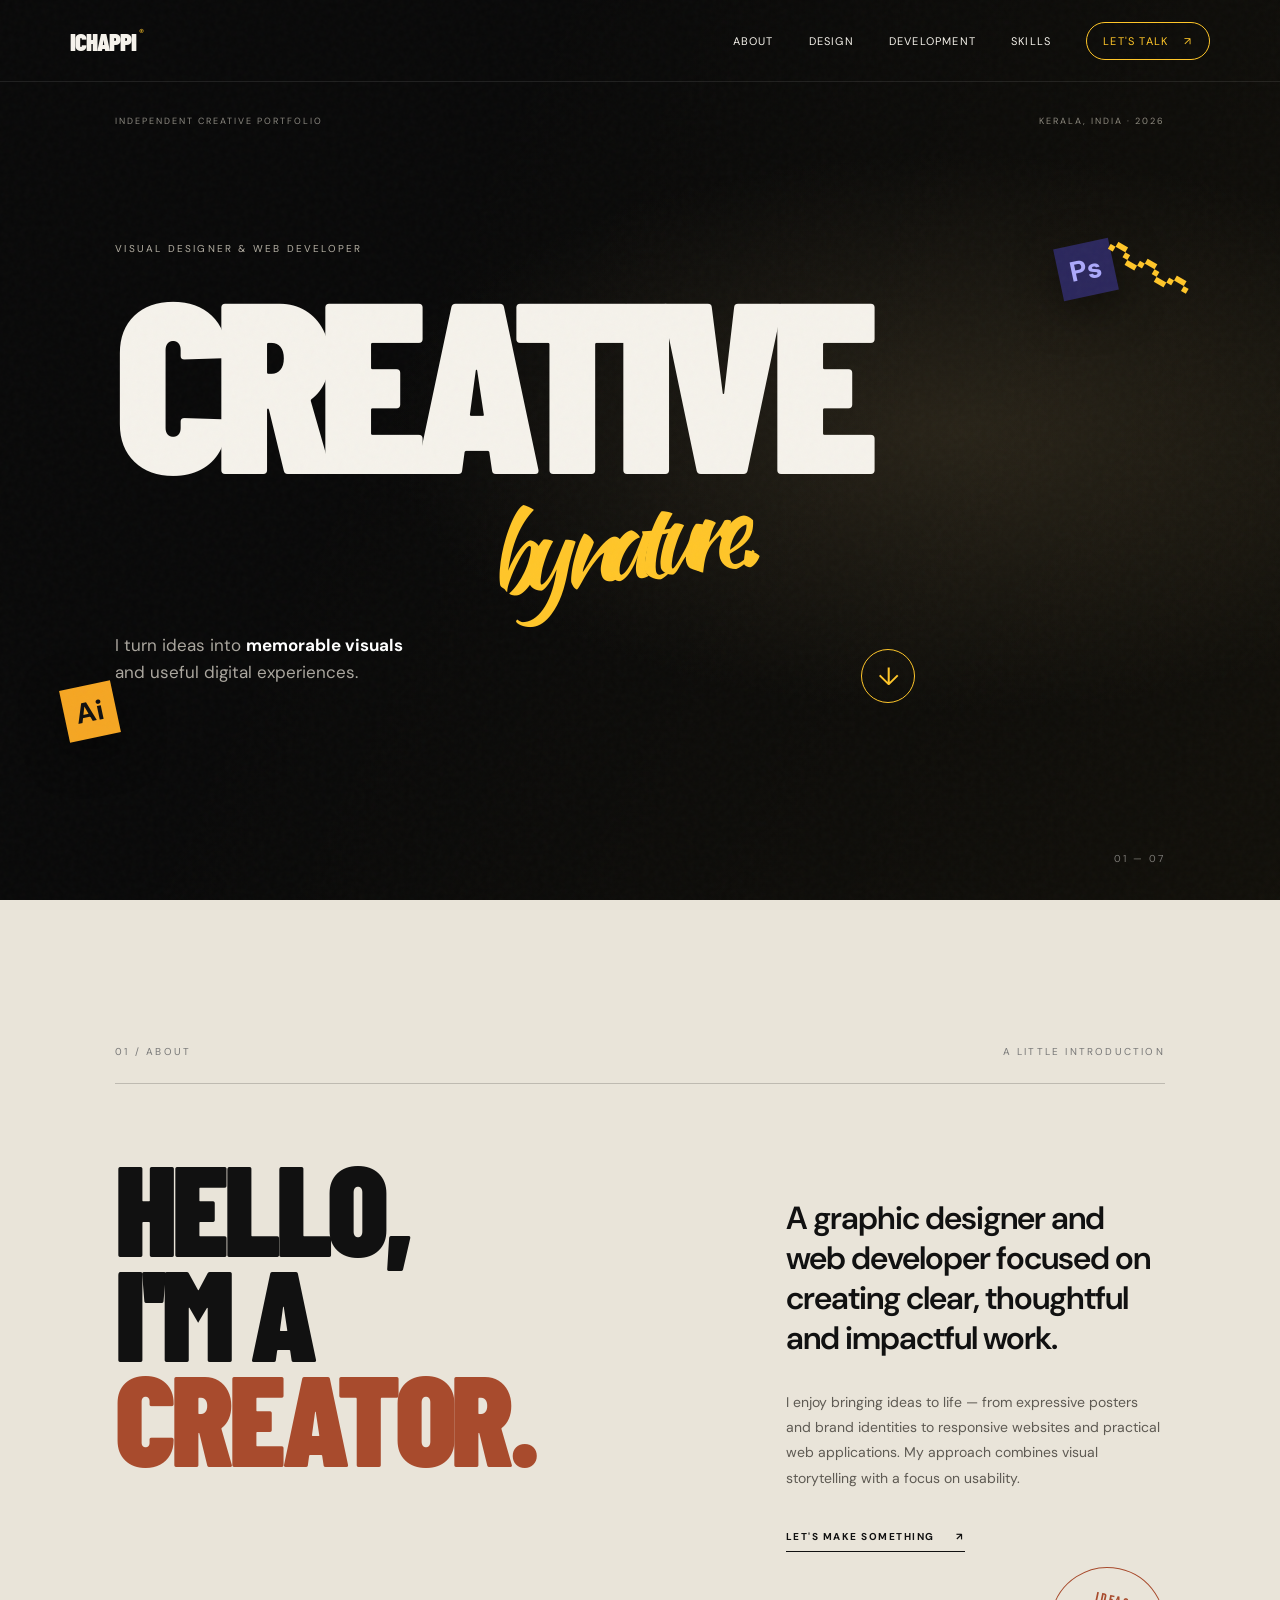
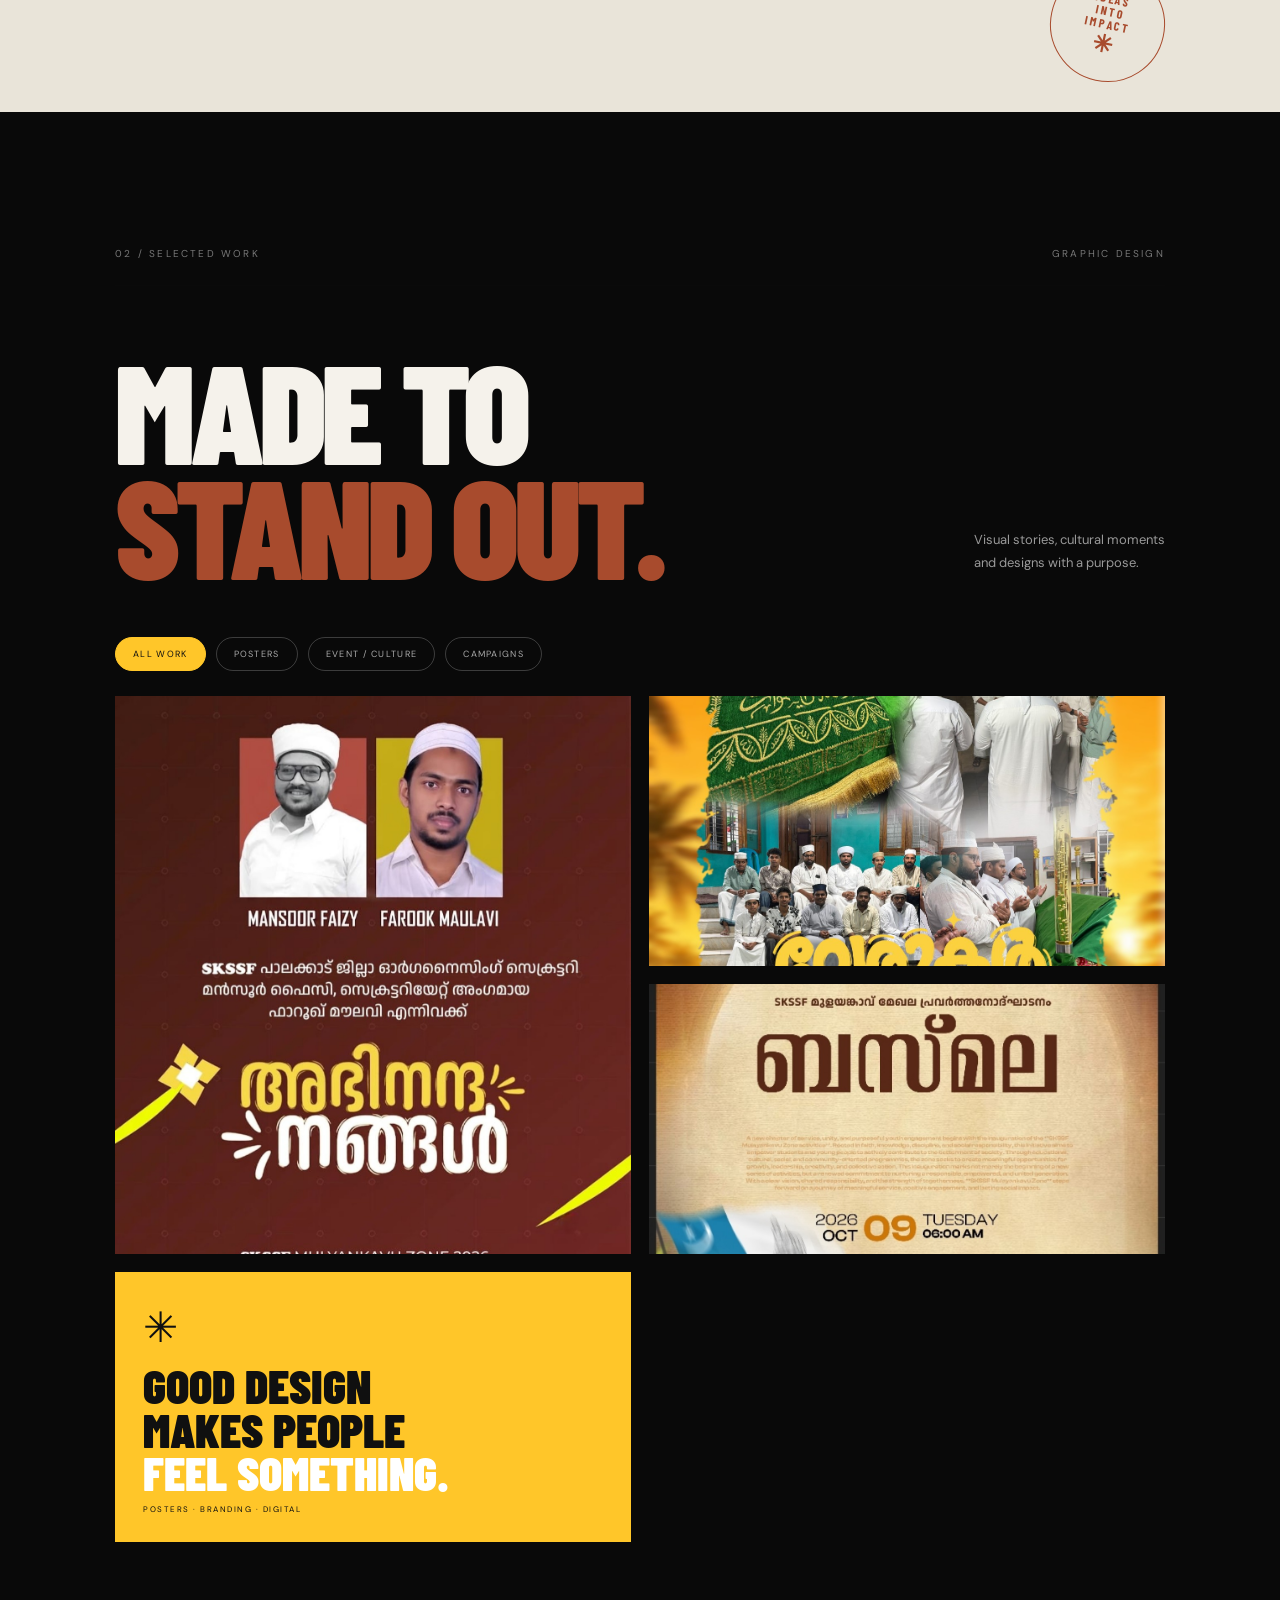
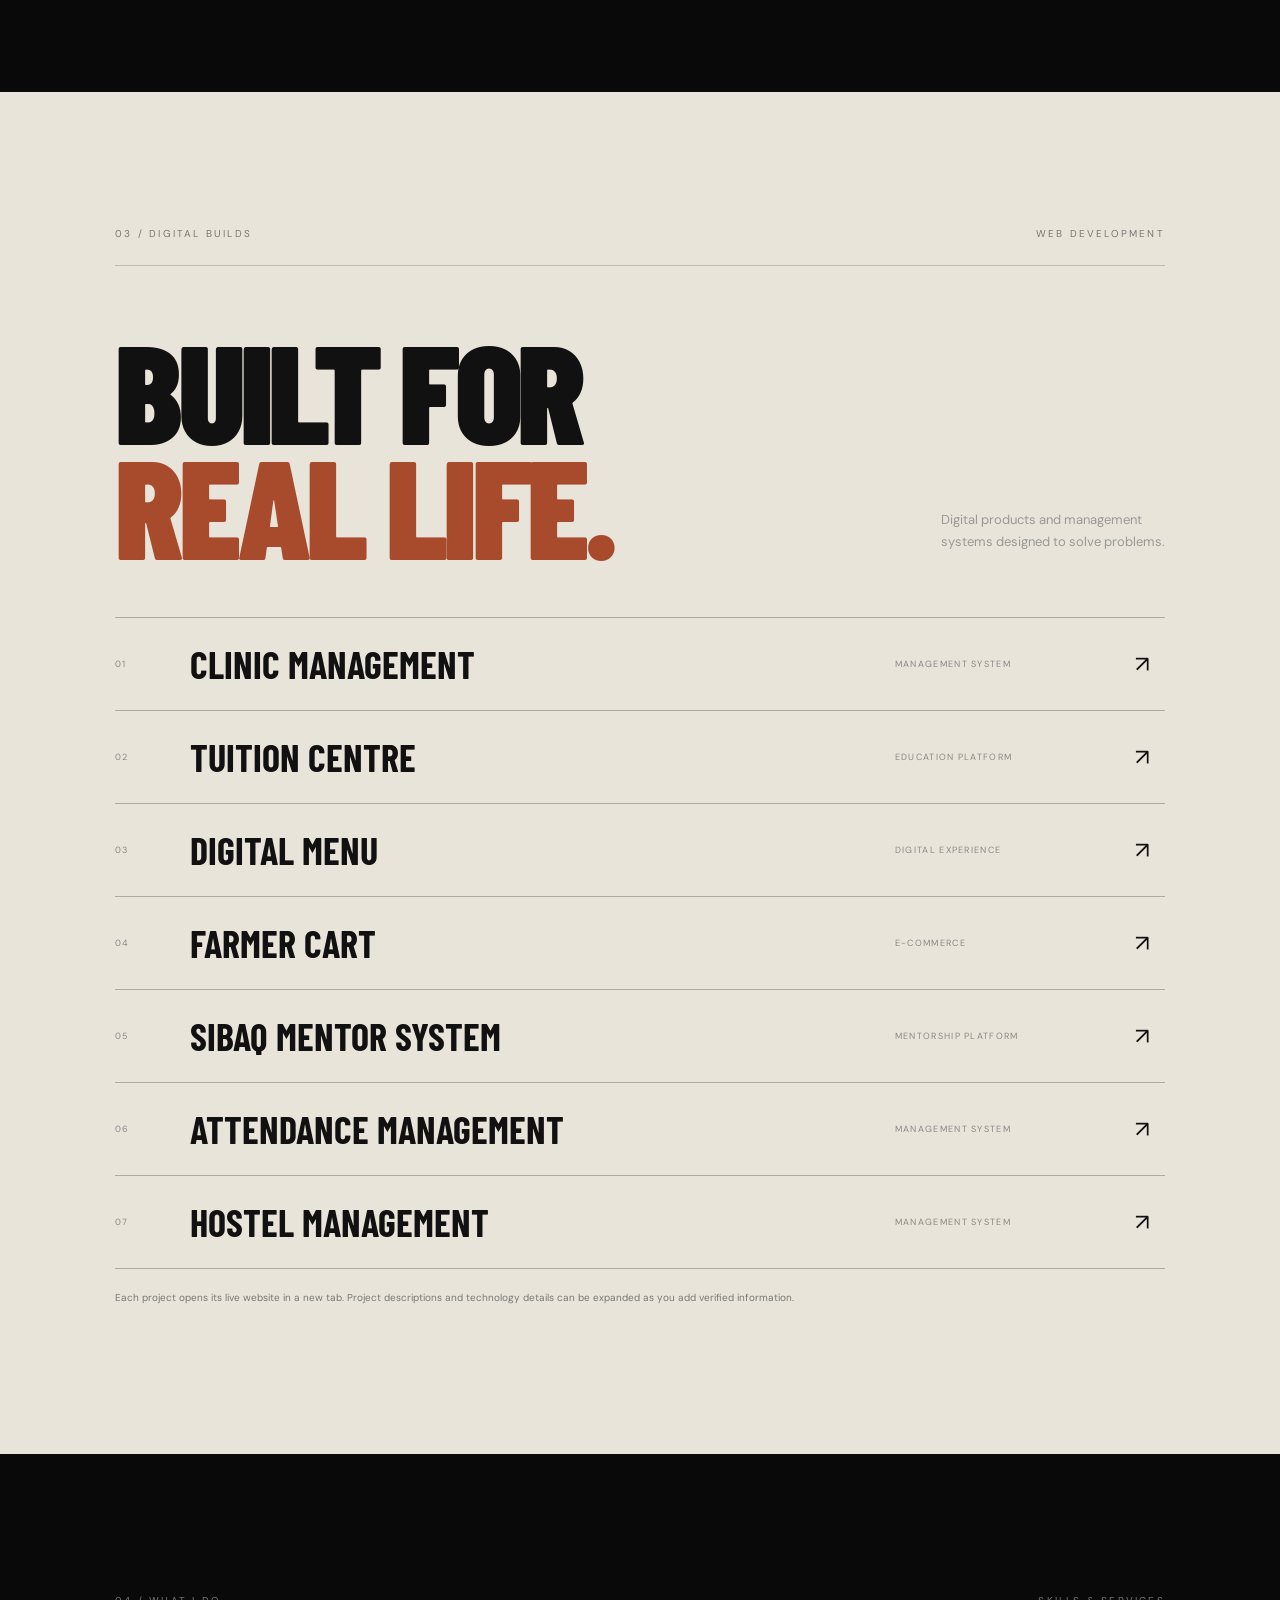
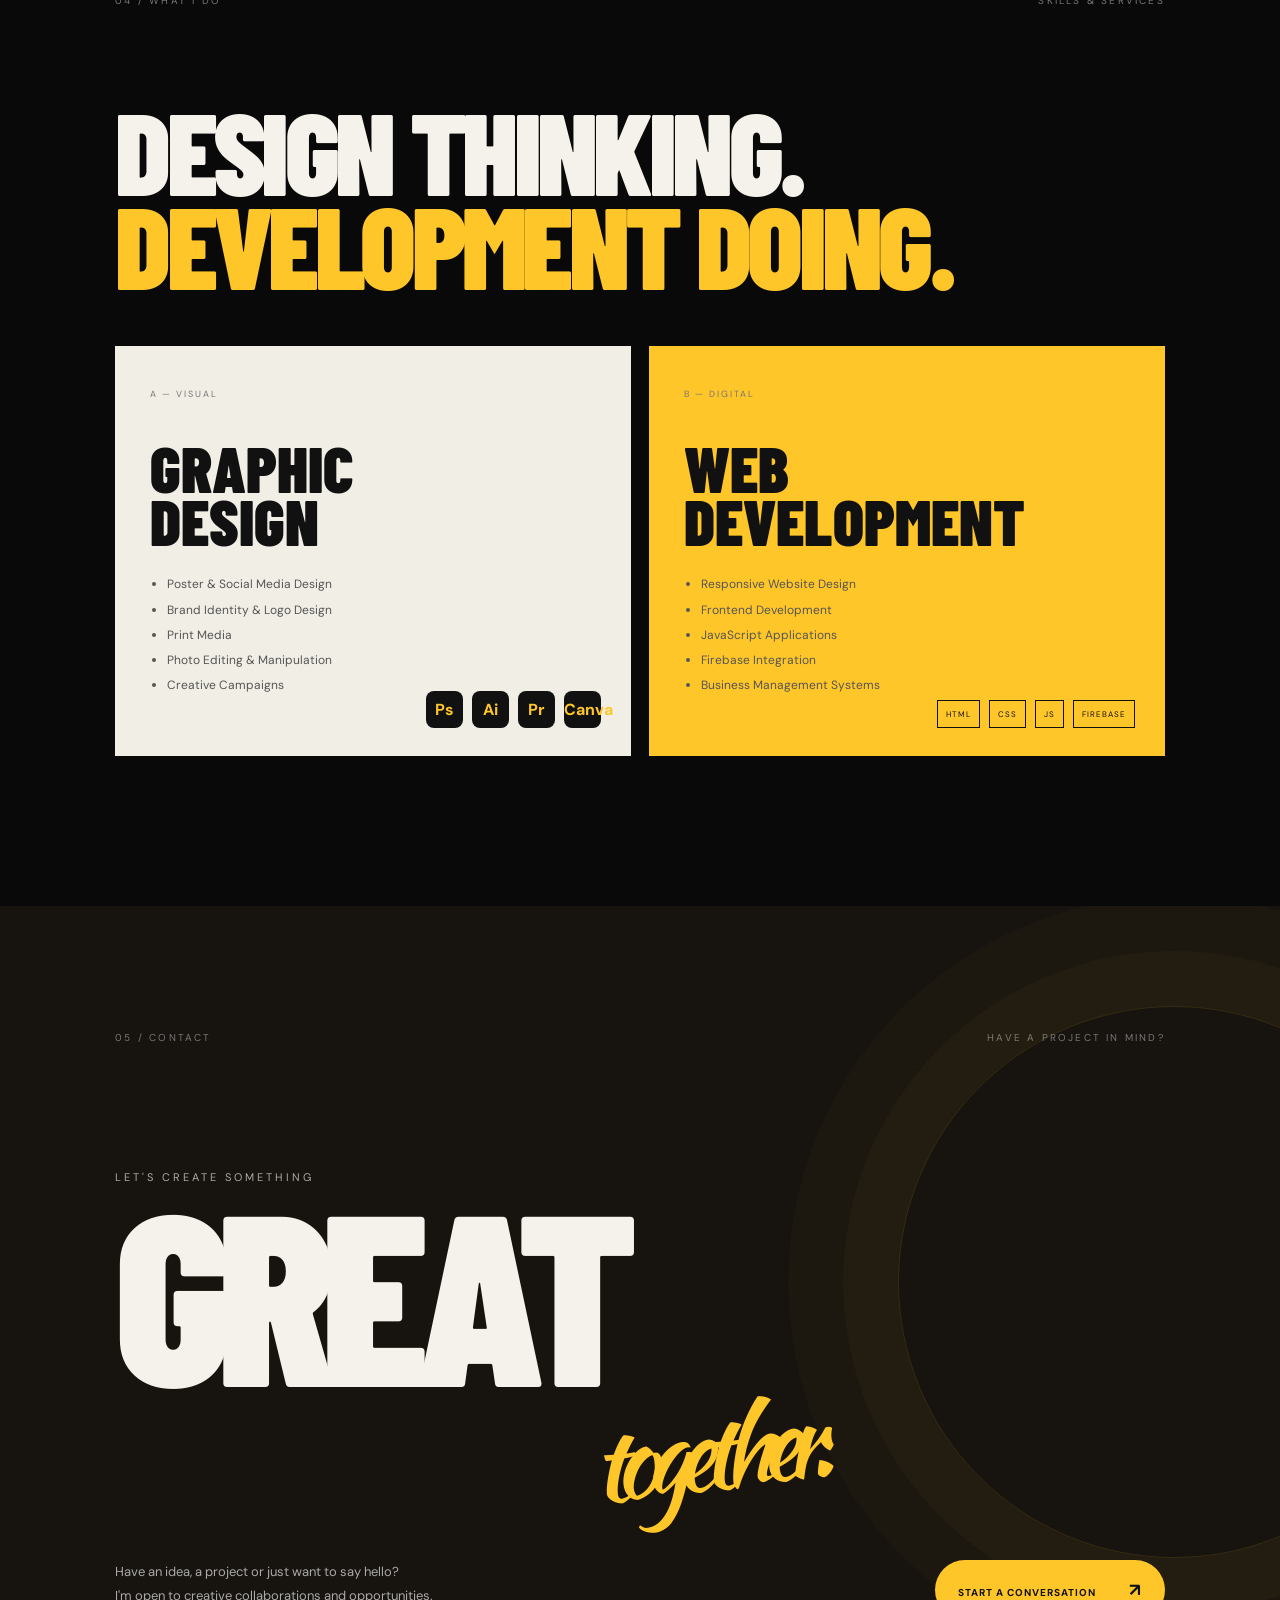
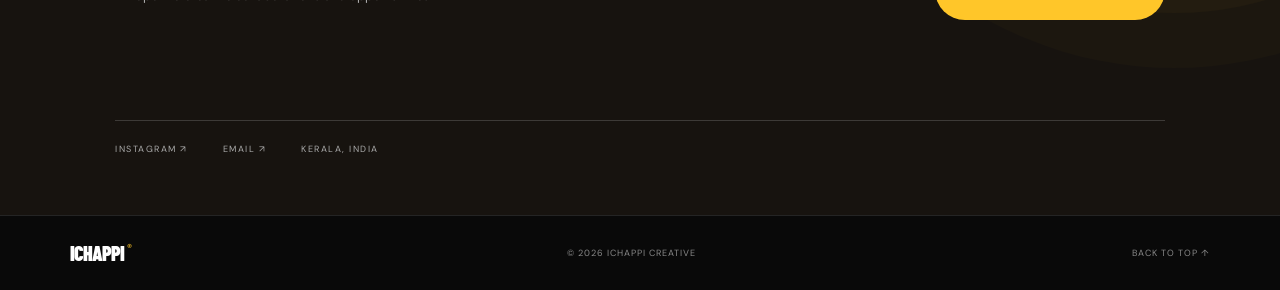
==== index.html @ f4a73fb3 "Add files via upload" ====
<!doctype html>
<html lang="en">
<head>
  <meta charset="utf-8">
  <meta name="viewport" content="width=device-width, initial-scale=1">
  <meta name="description" content="Ichappi Creative — graphic design, branding and web development portfolio.">
  <meta name="theme-color" content="#090909">
  <title>Ichappi Creative — Designer & Developer</title>
  <link rel="preconnect" href="https://fonts.googleapis.com">
  <link rel="preconnect" href="https://fonts.gstatic.com" crossorigin>
  <link href="https://fonts.googleapis.com/css2?family=Barlow+Condensed:wght@600;700;800;900&family=DM+Sans:wght@400;500;600;700&family=Kaushan+Script&display=swap" rel="stylesheet">
  <link rel="stylesheet" href="style.css">
</head>
<body>
  <div class="noise" aria-hidden="true"></div>
  <header class="site-header">
    <a class="brand" href="#home" aria-label="Ichappi Creative home">ICHAPPI<span>®</span></a>
    <button class="menu-toggle" aria-label="Toggle navigation" aria-expanded="false"><span></span><span></span></button>
    <nav class="nav">
      <a href="#about">About</a><a href="#design">Design</a><a href="#development">Development</a><a href="#skills">Skills</a><a class="nav-contact" href="#contact">Let's talk <i>↗</i></a>
    </nav>
  </header>

  <main>
    <section class="hero section-pad" id="home">
      <div class="hero-top"><span>INDEPENDENT CREATIVE PORTFOLIO</span><span>KERALA, INDIA · 2026</span></div>
      <div class="hero-title-wrap">
        <p class="eyebrow">VISUAL DESIGNER & WEB DEVELOPER</p>
        <h1>CREATIVE<span class="script-word">by nature.</span></h1>
        <div class="hero-bottom">
          <p>I turn ideas into <strong>memorable visuals</strong><br>and useful digital experiences.</p>
          <a class="round-link" href="#design" aria-label="Explore selected work">↓</a>
        </div>
      </div>
      <div class="floating-tag tag-ps">Ps</div><div class="floating-tag tag-ai">Ai</div><div class="scribble scribble-one">〰</div>
      <div class="hero-index">01 — 07</div>
    </section>

    <section class="intro section-pad" id="about">
      <div class="section-kicker"><span>01 / ABOUT</span><span>A LITTLE INTRODUCTION</span></div>
      <div class="intro-grid">
        <h2>HELLO,<br>I'M A <em>CREATOR.</em></h2>
        <div class="intro-copy">
          <p class="large-copy">A graphic designer and web developer focused on creating clear, thoughtful and impactful work.</p>
          <p>I enjoy bringing ideas to life — from expressive posters and brand identities to responsive websites and practical web applications. My approach combines visual storytelling with a focus on usability.</p>
          <a class="text-link" href="#contact">LET'S MAKE SOMETHING <span>↗</span></a>
        </div>
      </div>
      <div class="about-stamp">IDEAS<br>INTO<br>IMPACT<span>✳</span></div>
    </section>

    <section class="work-section section-pad" id="design">
      <div class="section-kicker"><span>02 / SELECTED WORK</span><span>GRAPHIC DESIGN</span></div>
      <div class="section-heading">
        <h2>MADE TO<br><em>STAND OUT.</em></h2>
        <p>Visual stories, cultural moments<br>and designs with a purpose.</p>
      </div>
      <div class="filter-row" role="group" aria-label="Filter graphic design projects">
        <button class="filter-btn active" data-filter="all">ALL WORK</button>
        <button class="filter-btn" data-filter="poster">POSTERS</button>
        <button class="filter-btn" data-filter="event">EVENT / CULTURE</button>
        <button class="filter-btn" data-filter="campaign">CAMPAIGNS</button>
      </div>
      <div class="design-grid">
        <button class="design-card card-tall" data-category="poster" data-image="assets/skssf-poster-01.jpg" data-title="SKSSF Zone Creative" aria-label="View SKSSF Zone Creative poster">
          <img src="assets/skssf-poster-01.jpg" alt="SKSSF zone announcement poster" loading="lazy">
          <span class="card-meta"><b>01 / POSTER DESIGN</b><i>↗</i></span>
        </button>
        <button class="design-card card-wide" data-category="event" data-image="assets/event-photo-collage.jpg" data-title="Community Event Visual" aria-label="View community event visual">
          <img src="assets/event-photo-collage.jpg" alt="Community event photo collage design" loading="lazy">
          <span class="card-meta"><b>02 / EVENT & CULTURE</b><i>↗</i></span>
        </button>
        <button class="design-card" data-category="campaign" data-image="assets/skssf-launch-poster.jpg" data-title="SKSSF Launch Campaign" aria-label="View SKSSF launch campaign poster">
          <img src="assets/skssf-launch-poster.jpg" alt="SKSSF launch announcement poster" loading="lazy">
          <span class="card-meta"><b>03 / CAMPAIGN DESIGN</b><i>↗</i></span>
        </button>
        <div class="design-note">
          <span class="note-star">✳</span>
          <p>GOOD DESIGN<br>MAKES PEOPLE<br><em>FEEL SOMETHING.</em></p>
          <small>POSTERS · BRANDING · DIGITAL</small>
        </div>
      </div>
    </section>

    <section class="dev-section section-pad" id="development">
      <div class="section-kicker"><span>03 / DIGITAL BUILDS</span><span>WEB DEVELOPMENT</span></div>
      <div class="section-heading dev-heading">
        <h2>BUILT FOR<br><em>REAL LIFE.</em></h2>
        <p>Digital products and management<br>systems designed to solve problems.</p>
      </div>
      <div class="project-list">
        <a class="project-row" href="https://Clinic-mgt.web.app" target="_blank" rel="noopener noreferrer"><span class="project-no">01</span><span class="project-name">Clinic Management</span><span class="project-type">MANAGEMENT SYSTEM</span><span class="project-arrow">↗</span></a>
        <a class="project-row" href="https://tuitioncentreklr.web.app" target="_blank" rel="noopener noreferrer"><span class="project-no">02</span><span class="project-name">Tuition Centre</span><span class="project-type">EDUCATION PLATFORM</span><span class="project-arrow">↗</span></a>
        <a class="project-row" href="https://digitalmenuksa.web.app" target="_blank" rel="noopener noreferrer"><span class="project-no">03</span><span class="project-name">Digital Menu</span><span class="project-type">DIGITAL EXPERIENCE</span><span class="project-arrow">↗</span></a>
        <a class="project-row" href="https://farmercartindia.web.app" target="_blank" rel="noopener noreferrer"><span class="project-no">04</span><span class="project-name">Farmer Cart</span><span class="project-type">E-COMMERCE</span><span class="project-arrow">↗</span></a>
        <a class="project-row" href="https://sibaq-mentor-system.web.app" target="_blank" rel="noopener noreferrer"><span class="project-no">05</span><span class="project-name">Sibaq Mentor System</span><span class="project-type">MENTORSHIP PLATFORM</span><span class="project-arrow">↗</span></a>
        <a class="project-row" href="https://attendence-c3b44.web.app" target="_blank" rel="noopener noreferrer"><span class="project-no">06</span><span class="project-name">Attendance Management</span><span class="project-type">MANAGEMENT SYSTEM</span><span class="project-arrow">↗</span></a>
        <a class="project-row" href="https://hostal-mgt.web.app" target="_blank" rel="noopener noreferrer"><span class="project-no">07</span><span class="project-name">Hostel Management</span><span class="project-type">MANAGEMENT SYSTEM</span><span class="project-arrow">↗</span></a>
      </div>
      <p class="small-note">Each project opens its live website in a new tab. Project descriptions and technology details can be expanded as you add verified information.</p>
    </section>

    <section class="skills-section section-pad" id="skills">
      <div class="section-kicker"><span>04 / WHAT I DO</span><span>SKILLS & SERVICES</span></div>
      <h2>DESIGN THINKING.<br><em>DEVELOPMENT DOING.</em></h2>
      <div class="skills-grid">
        <div class="skill-panel"><span class="panel-no">A — VISUAL</span><h3>GRAPHIC<br>DESIGN</h3><ul><li>Poster & Social Media Design</li><li>Brand Identity & Logo Design</li><li>Print Media</li><li>Photo Editing & Manipulation</li><li>Creative Campaigns</li></ul><div class="tool-tags"><span>Ps</span><span>Ai</span><span>Pr</span><span>Canva</span></div></div>
        <div class="skill-panel skill-panel-light"><span class="panel-no">B — DIGITAL</span><h3>WEB<br>DEVELOPMENT</h3><ul><li>Responsive Website Design</li><li>Frontend Development</li><li>JavaScript Applications</li><li>Firebase Integration</li><li>Business Management Systems</li></ul><div class="tech-tags"><span>HTML</span><span>CSS</span><span>JS</span><span>FIREBASE</span></div></div>
      </div>
    </section>

    <section class="contact-section section-pad" id="contact">
      <div class="section-kicker"><span>05 / CONTACT</span><span>HAVE A PROJECT IN MIND?</span></div>
      <p class="contact-overline">LET'S CREATE SOMETHING</p>
      <h2>GREAT<span class="script-word">together.</span></h2>
      <div class="contact-bottom">
        <p>Have an idea, a project or just want to say hello?<br>I'm open to creative collaborations and opportunities.</p>
        <a class="contact-cta" href="mailto:your-email@example.com">START A CONVERSATION <span>↗</span></a>
      </div>
      <div class="contact-details">
        <a href="https://www.instagram.com/" target="_blank" rel="noopener noreferrer">INSTAGRAM ↗</a>
        <a href="mailto:your-email@example.com">EMAIL ↗</a>
        <span>KERALA, INDIA</span>
      </div>
    </section>
  </main>

  <footer><a class="brand" href="#home">ICHAPPI<span>®</span></a><span>© 2026 ICHAPPI CREATIVE</span><a href="#home">BACK TO TOP ↑</a></footer>

  <div class="lightbox" role="dialog" aria-modal="true" aria-label="Project image preview" aria-hidden="true">
    <button class="lightbox-close" aria-label="Close image preview">×</button>
    <p class="lightbox-title"></p><img src="" alt="">
  </div>
  <script src="script.js"></script>
</body>
</html>
---- style.css ----
*{box-sizing:border-box}html{scroll-behavior:smooth}body{margin:0;background:#090909;color:#f5f2eb;font-family:"DM Sans",sans-serif;overflow-x:hidden}a{color:inherit;text-decoration:none}button{font:inherit}.noise{position:fixed;inset:0;pointer-events:none;z-index:20;opacity:.045;background-image:url("data:image/svg+xml,%3Csvg viewBox='0 0 180 180' xmlns='http://www.w3.org/2000/svg'%3E%3Cfilter id='n'%3E%3CfeTurbulence type='fractalNoise' baseFrequency='.9' numOctaves='3' stitchTiles='stitch'/%3E%3C/filter%3E%3Crect width='100%25' height='100%25' filter='url(%23n)' opacity='.6'/%3E%3C/svg%3E")}.site-header{height:82px;padding:0 5.5vw;display:flex;align-items:center;justify-content:space-between;border-bottom:1px solid #ffffff18;position:absolute;top:0;left:0;width:100%;z-index:30}.brand{font-family:"Barlow Condensed",sans-serif;font-size:25px;font-weight:900;letter-spacing:-1px}.brand span{font:10px "DM Sans";vertical-align:top;margin-left:3px;color:#ffc629}.nav{display:flex;align-items:center;gap:35px;font-size:11px;text-transform:uppercase;letter-spacing:1.2px}.nav a{transition:color .2s}.nav a:hover,.nav-contact{color:#ffc629}.nav-contact{border:1px solid #ffc629;padding:11px 16px;border-radius:30px}.nav-contact i{font-style:normal;margin-left:12px}.menu-toggle{display:none;background:none;border:0}.section-pad{padding-left:9vw;padding-right:9vw}.hero{min-height:780px;height:100svh;max-height:1000px;position:relative;display:flex;flex-direction:column;justify-content:center;background:radial-gradient(ellipse at 75% 48%,#242018 0,transparent 42%),#090909;overflow:hidden}.hero:after{content:"";position:absolute;inset:0;background:linear-gradient(115deg,transparent 30%,#ffc62909 100%);pointer-events:none}.hero-top{position:absolute;top:115px;left:9vw;right:9vw;display:flex;justify-content:space-between;color:#8c8981;font-size:9px;letter-spacing:2px}.hero-title-wrap{position:relative;z-index:2;margin-top:35px}.eyebrow,.section-kicker{font-size:10px;letter-spacing:2.2px;color:#b4afa3}.hero h1{font:900 clamp(100px,19vw,270px)/.78 "Barlow Condensed",sans-serif;letter-spacing:-.065em;margin:28px 0 0;white-space:nowrap}.script-word{font:clamp(44px,8vw,105px)/1 "Kaushan Script",cursive;color:#ffc629;display:block;transform:rotate(-7deg);margin-left:35%;margin-top:-5px;position:relative;z-index:3}.hero-bottom{display:flex;justify-content:space-between;align-items:end;margin-top:45px;max-width:800px}.hero-bottom p{font-size:17px;line-height:1.6;color:#aaa69e}.hero-bottom strong{color:#fff}.round-link{width:54px;height:54px;border:1px solid #ffc629;border-radius:50%;display:grid;place-items:center;color:#ffc629;font-size:25px;transition:.3s}.round-link:hover{background:#ffc629;color:#090909;transform:rotate(45deg)}.floating-tag{position:absolute;font:800 28px "DM Sans";padding:8px 12px;background:#ffc629;color:#111;transform:rotate(-12deg);box-shadow:0 12px 40px #0008}.tag-ps{top:27%;right:13%;background:#27245e;color:#aaa8ff}.tag-ai{bottom:18%;left:5%;background:#f5a623}.scribble{position:absolute;color:#ffc629;font-size:90px}.scribble-one{right:7%;top:24%;transform:rotate(30deg)}.hero-index{position:absolute;bottom:35px;right:9vw;font-size:10px;letter-spacing:2px;color:#777}.intro{position:relative;padding-top:145px;padding-bottom:160px;background:#e9e4d9;color:#111}.section-kicker{display:flex;justify-content:space-between;padding-bottom:25px;border-bottom:1px solid #1113;color:#777}.intro-grid{display:grid;grid-template-columns:1.2fr .8fr;gap:8vw;padding-top:70px}.intro h2,.section-heading h2,.skills-section>h2{font:900 clamp(65px,10vw,145px)/.82 "Barlow Condensed",sans-serif;letter-spacing:-.04em;margin:0}.intro h2 em,.section-heading h2 em,.skills-section h2 em{font-style:normal;color:#a84b2d}.intro-copy{padding-top:12px;max-width:460px}.large-copy{font-size:clamp(22px,2.5vw,34px);line-height:1.25;font-weight:600;letter-spacing:-1px}.intro-copy p:not(.large-copy){color:#5e5a53;line-height:1.8;font-size:14px}.text-link{display:inline-block;margin-top:25px;padding-bottom:8px;border-bottom:1px solid #111;font-size:10px;letter-spacing:1.5px;font-weight:700}.text-link span{margin-left:18px}.about-stamp{position:absolute;bottom:30px;right:9vw;border:1px solid #a84b2d;border-radius:50%;width:115px;height:115px;display:grid;place-content:center;text-align:center;font:700 12px/1.1 "Barlow Condensed";letter-spacing:2px;transform:rotate(12deg);color:#a84b2d}.about-stamp span{font-size:24px}.work-section{padding-top:135px;padding-bottom:150px}.section-heading{display:flex;justify-content:space-between;align-items:end;padding:65px 0 55px}.section-heading h2{font-size:clamp(70px,11vw,150px)}.section-heading p{font-size:13px;line-height:1.7;color:#999;margin-bottom:8px}.filter-row{display:flex;gap:10px;flex-wrap:wrap;margin-bottom:25px}.filter-btn{border:1px solid #ffffff35;color:#aaa;background:transparent;padding:10px 17px;border-radius:30px;font-size:9px;letter-spacing:1.3px;cursor:pointer}.filter-btn.active,.filter-btn:hover{background:#ffc629;border-color:#ffc629;color:#111}.design-grid{display:grid;grid-template-columns:1fr 1fr;grid-auto-rows:270px;gap:18px}.design-card{padding:0;border:0;background:#1a1a1a;position:relative;overflow:hidden;cursor:zoom-in;text-align:left;min-height:0}.design-card img{width:100%;height:100%;object-fit:cover;display:block;transition:transform .7s cubic-bezier(.2,.7,.2,1),filter .5s}.design-card:hover img{transform:scale(1.045);filter:brightness(.78)}.card-tall{grid-row:span 2}.card-wide{grid-column:2;grid-row:span 1}.card-meta{position:absolute;bottom:0;left:0;right:0;display:flex;justify-content:space-between;align-items:center;padding:18px;background:linear-gradient(transparent,#000b);font-size:9px;letter-spacing:1.4px;opacity:0;transition:.3s}.design-card:hover .card-meta{opacity:1}.card-meta i{font-style:normal;font-size:20px;color:#ffc629}.design-note{background:#ffc629;color:#101010;padding:28px;display:flex;flex-direction:column;justify-content:space-between;min-height:250px}.note-star{font-size:42px}.design-note p{font:900 clamp(28px,4vw,48px)/.9 "Barlow Condensed";margin:0}.design-note em{font-style:normal;color:#fff}.design-note small{font-size:8px;letter-spacing:1.5px}.dev-section{background:#e9e4d9;color:#111;padding-top:135px;padding-bottom:140px}.dev-section .section-kicker{color:#777}.dev-heading h2 em{color:#a84b2d}.project-list{border-top:1px solid #1114}.project-row{display:grid;grid-template-columns:55px 1fr 220px 30px;align-items:center;gap:20px;padding:23px 0;border-bottom:1px solid #1114;transition:padding .25s,color .25s}.project-row:hover{padding-left:12px;color:#a84b2d}.project-no,.project-type{font-size:9px;letter-spacing:1.3px;color:#888}.project-name{font:700 clamp(23px,3vw,38px) "Barlow Condensed";text-transform:uppercase}.project-arrow{font-size:23px}.small-note{font-size:10px;color:#777;margin-top:22px}.skills-section{padding-top:140px;padding-bottom:150px}.skills-section>h2{padding:70px 0 55px;font-size:clamp(60px,9vw,125px)}.skills-section h2 em{color:#ffc629}.skills-grid{display:grid;grid-template-columns:1fr 1fr;gap:18px}.skill-panel{background:#f1eee6;color:#111;padding:35px;min-height:410px;position:relative}.skill-panel-light{background:#ffc629}.panel-no{font-size:9px;letter-spacing:2px;color:#777}.skill-panel h3{font:900 64px/.82 "Barlow Condensed";margin:40px 0 25px}.skill-panel ul{padding-left:17px;line-height:2.1;font-size:12px;color:#555}.tool-tags,.tech-tags{display:flex;gap:9px;position:absolute;bottom:28px;right:30px}.tool-tags span{display:grid;place-items:center;width:37px;height:37px;background:#111;color:#ffc629;border-radius:8px;font-weight:700}.tech-tags span{font-size:8px;letter-spacing:1px;border:1px solid #111;padding:8px}.contact-section{padding-top:125px;padding-bottom:60px;background:#17130f;position:relative;overflow:hidden}.contact-section:before{content:"";position:absolute;width:550px;height:550px;border:1px solid #ffc62922;border-radius:50%;right:-170px;top:100px;box-shadow:0 0 0 55px #ffc62908,0 0 0 110px #ffc62905}.contact-overline{font-size:11px;letter-spacing:3px;color:#aaa;margin:100px 0 15px}.contact-section h2{font:900 clamp(100px,19vw,260px)/.75 "Barlow Condensed";letter-spacing:-.06em;margin:0;position:relative}.contact-section h2 .script-word{font-size:clamp(50px,8vw,105px);margin-left:45%;margin-top:-2px}.contact-bottom{display:flex;justify-content:space-between;align-items:end;margin-top:65px;position:relative}.contact-bottom p{font-size:13px;line-height:1.8;color:#aaa}.contact-cta{background:#ffc629;color:#111;padding:18px 23px;border-radius:40px;font-size:10px;font-weight:700;letter-spacing:1px}.contact-cta span{margin-left:30px;font-size:18px}.contact-details{border-top:1px solid #ffffff2a;margin-top:100px;padding-top:22px;display:flex;gap:35px;font-size:9px;letter-spacing:1.5px;color:#aaa}.contact-details a:hover{color:#ffc629}footer{padding:25px 5.5vw;display:flex;align-items:center;justify-content:space-between;border-top:1px solid #ffffff1c;color:#888;font-size:9px;letter-spacing:1px}footer .brand{color:#fff;font-size:20px}.lightbox{position:fixed;inset:0;background:#050505f2;z-index:60;display:none;align-items:center;justify-content:center;flex-direction:column;padding:45px}.lightbox.open{display:flex}.lightbox img{max-width:min(90vw,900px);max-height:78vh;object-fit:contain}.lightbox-title{color:#ffc629;font-size:11px;letter-spacing:2px;text-transform:uppercase}.lightbox-close{position:absolute;top:22px;right:35px;background:none;border:0;color:#fff;font-size:42px;cursor:pointer}
@media(max-width:760px){.site-header{height:68px;padding:0 6vw}.menu-toggle{display:flex;flex-direction:column;gap:6px;z-index:35}.menu-toggle span{width:25px;height:1px;background:#fff}.nav{display:none;position:absolute;top:68px;left:0;right:0;background:#101010;padding:28px 6vw 35px;flex-direction:column;align-items:flex-start;gap:22px;border-bottom:1px solid #ffffff22}.nav.open{display:flex}.section-pad{padding-left:6vw;padding-right:6vw}.hero{min-height:680px;height:92svh}.hero-top{top:95px;left:6vw;right:6vw;font-size:7px}.hero h1{font-size:clamp(78px,22vw,150px)}.script-word{font-size:clamp(42px,11vw,70px);margin-left:22%;margin-top:12px}.hero-bottom{margin-top:55px}.hero-bottom p{font-size:14px}.floating-tag{font-size:18px}.tag-ps{top:24%;right:8%}.tag-ai{bottom:15%;left:5%}.intro,.work-section,.dev-section,.skills-section{padding-top:90px;padding-bottom:100px}.section-kicker{font-size:8px;letter-spacing:1px}.intro-grid{grid-template-columns:1fr;gap:25px;padding-top:45px}.intro h2{font-size:clamp(70px,18vw,110px)}.intro-copy{max-width:100%}.about-stamp{width:85px;height:85px;font-size:9px;right:6vw}.section-heading{display:block;padding:45px 0 35px}.section-heading h2{font-size:clamp(72px,18vw,115px)}.section-heading p{margin-top:25px}.design-grid{grid-template-columns:1fr 1fr;grid-auto-rows:190px;gap:9px}.card-tall{grid-row:span 2}.card-wide{grid-column:2}.design-note{padding:15px;min-height:190px}.design-note p{font-size:29px}.note-star{font-size:25px}.design-note small{font-size:6px}.card-meta{opacity:1;padding:10px;font-size:7px}.project-row{grid-template-columns:28px 1fr 22px;gap:8px;padding:18px 0}.project-type{display:none}.project-name{font-size:25px}.skills-section>h2{font-size:clamp(55px,14vw,90px);padding:50px 0 35px}.skills-grid{grid-template-columns:1fr}.skill-panel{min-height:380px;padding:25px}.skill-panel h3{font-size:58px}.contact-section{padding-top:90px}.contact-overline{margin-top:75px}.contact-section h2{font-size:clamp(90px,22vw,150px)}.contact-section h2 .script-word{font-size:clamp(45px,12vw,70px);margin-left:25%}.contact-bottom{display:block;margin-top:45px}.contact-cta{display:inline-block;margin-top:20px}.contact-details{gap:18px;flex-wrap:wrap;margin-top:70px}footer{padding:22px 6vw;font-size:7px}footer .brand{font-size:17px}}
@media(max-width:390px){.design-grid{grid-auto-rows:155px}.design-note p{font-size:23px}.filter-btn{font-size:8px;padding:8px 11px}.hero h1{font-size:76px}}

.reveal{opacity:0;transform:translateY(22px);transition:opacity .7s ease,transform .7s ease}.reveal.visible{opacity:1;transform:translateY(0)}
@media(prefers-reduced-motion:reduce){html{scroll-behavior:auto}.reveal{opacity:1;transform:none;transition:none}*,*:before,*:after{animation-duration:.01ms!important;transition-duration:.01ms!important}}
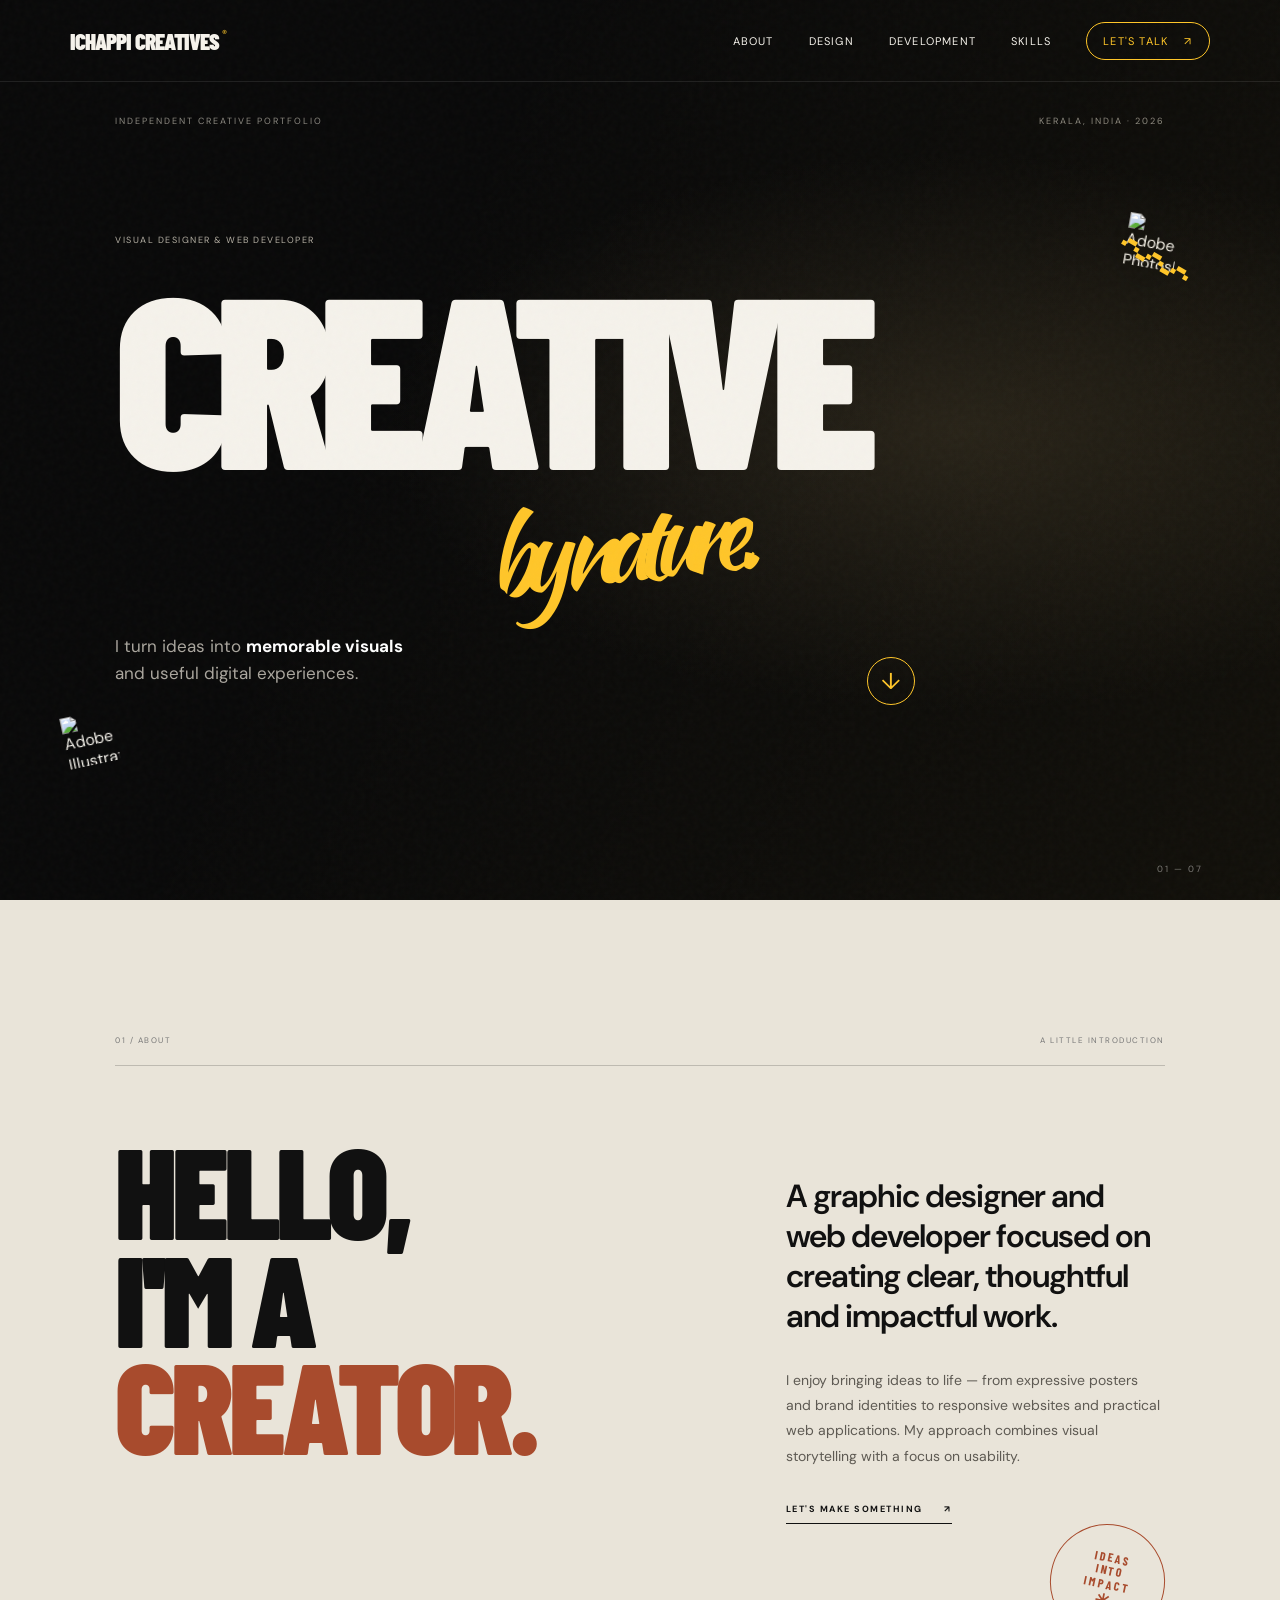
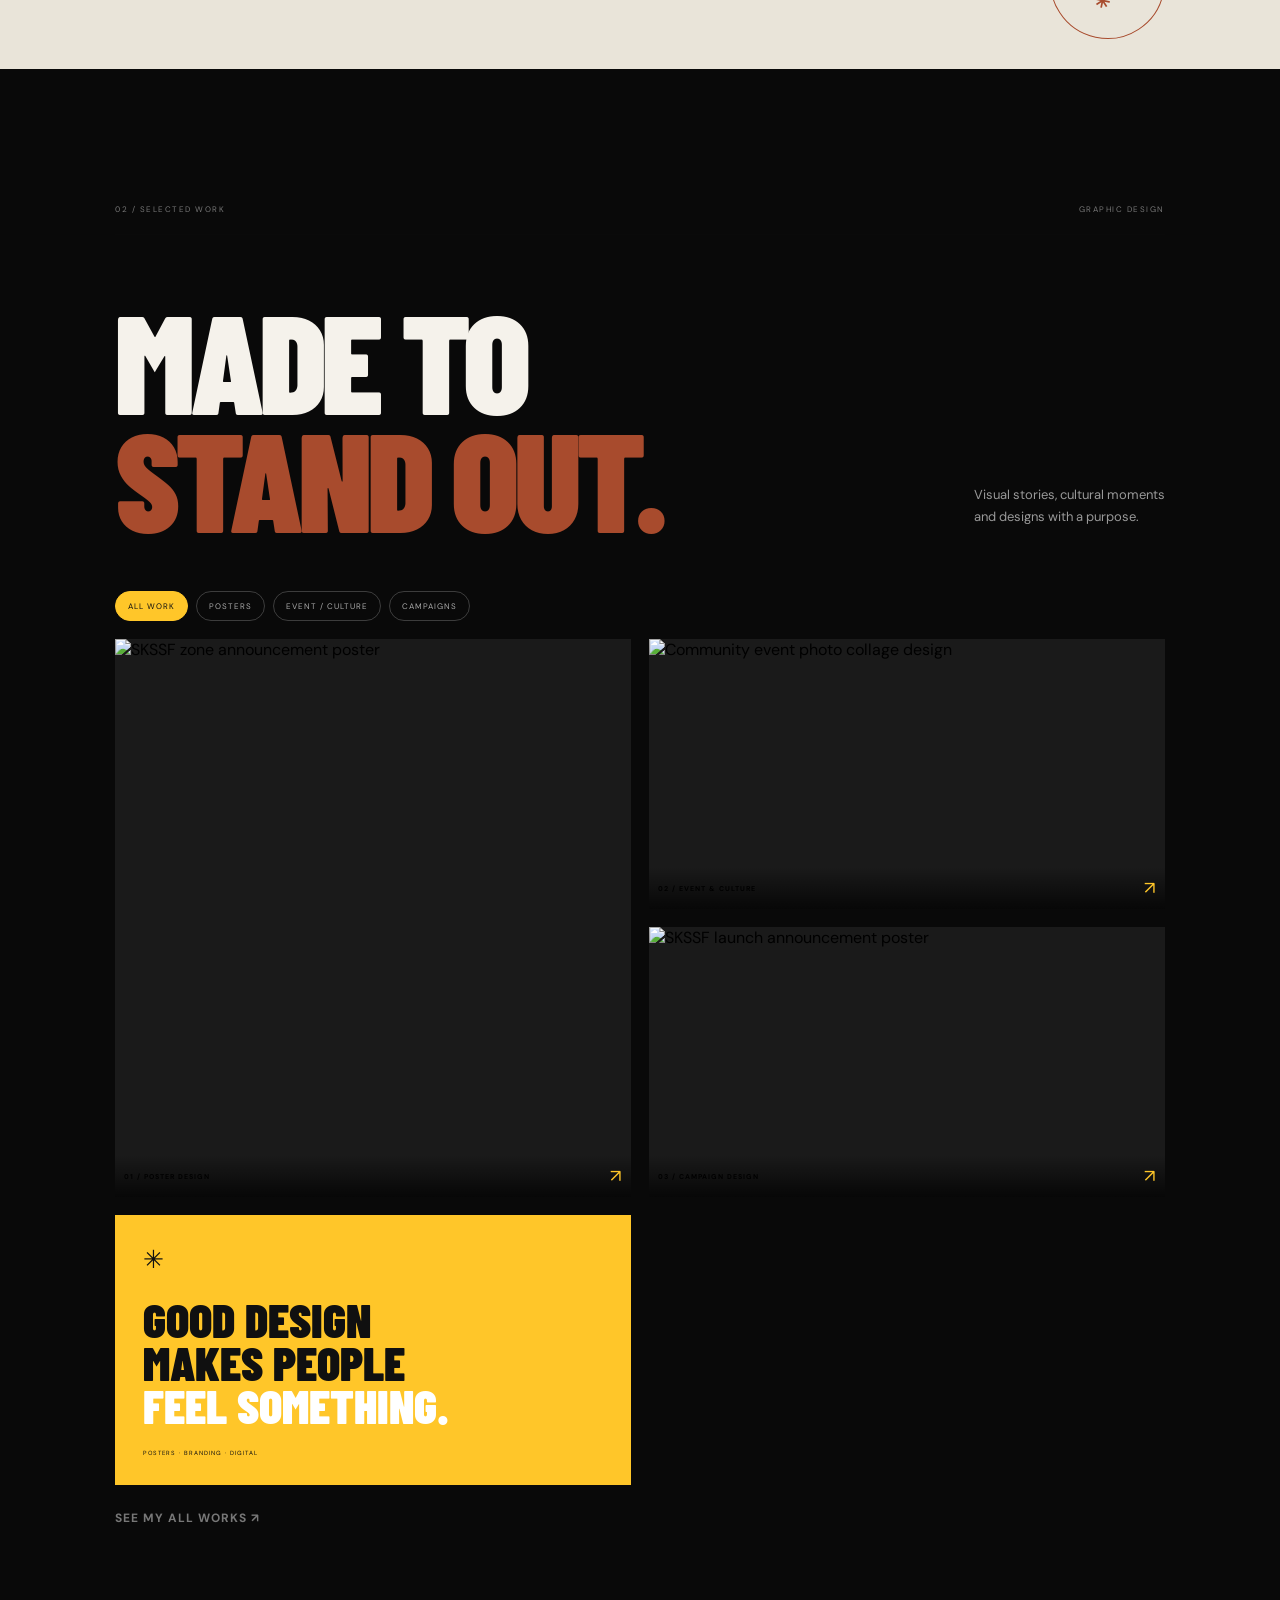
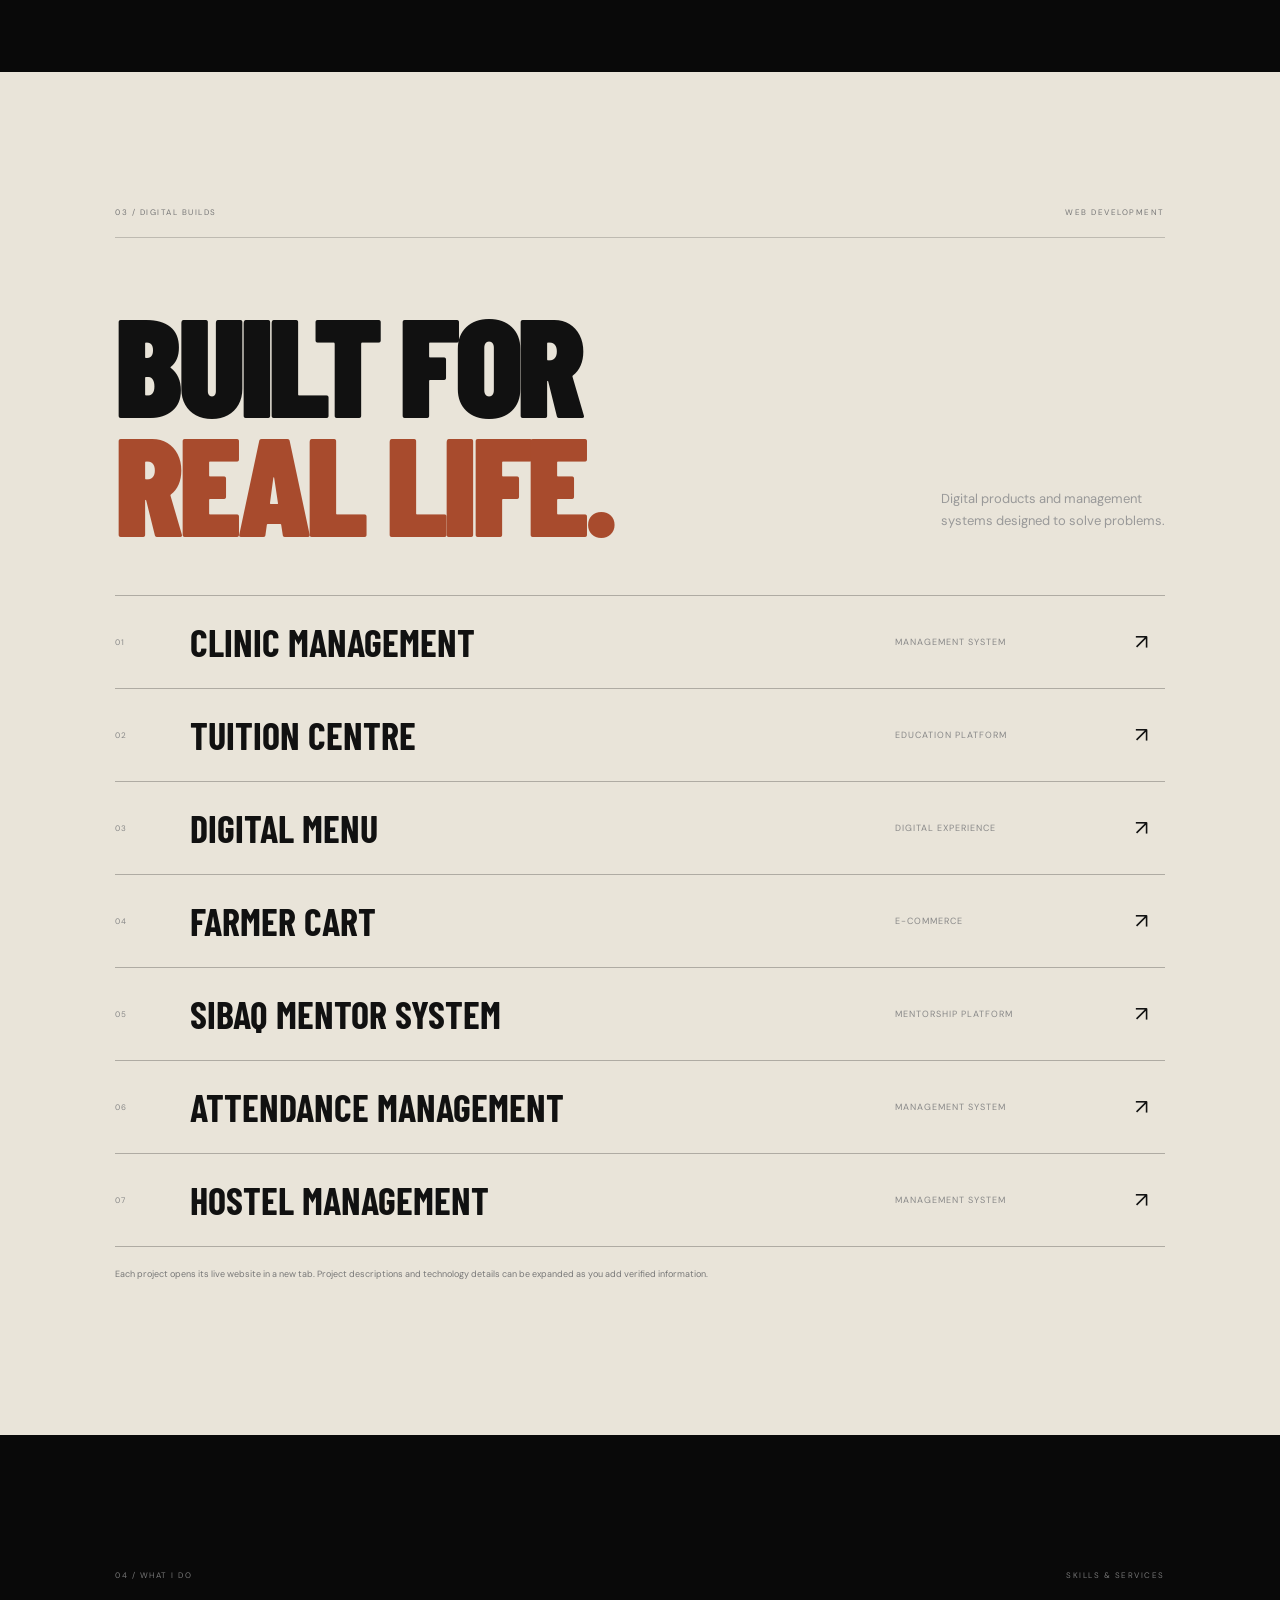
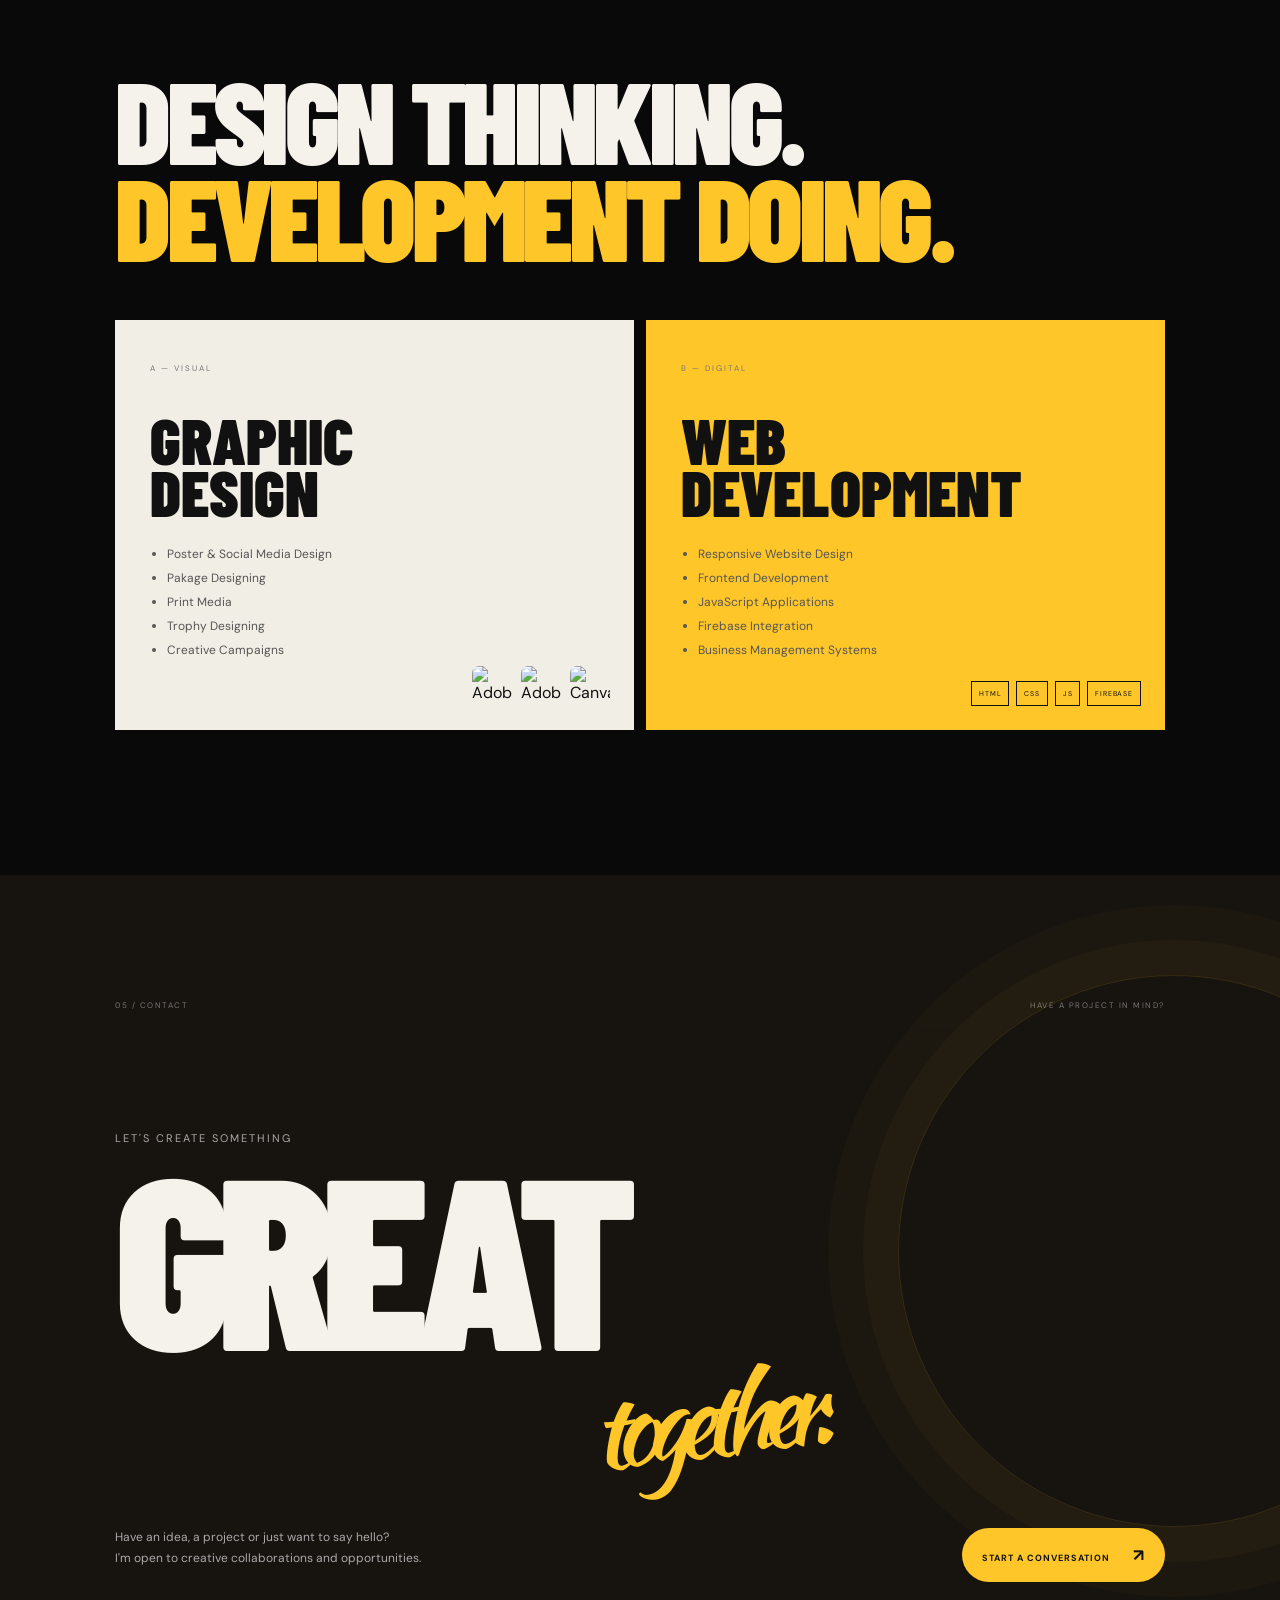
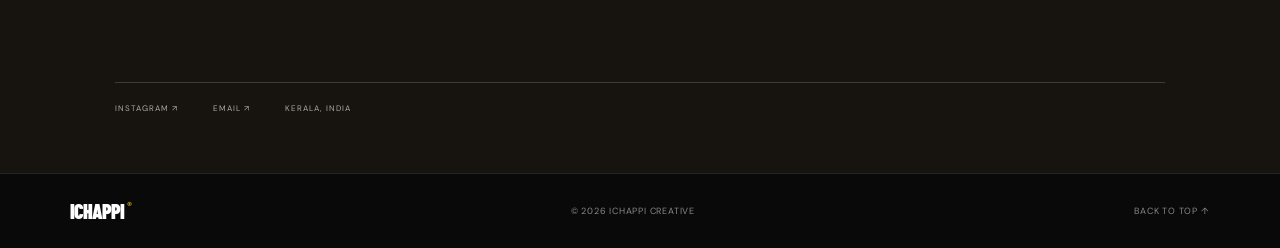
==== commit 3ed5cc85: "Add files via upload" ====
--- a/index.html
+++ b/index.html
@@ -14,7 +14,7 @@
 <body>
   <div class="noise" aria-hidden="true"></div>
   <header class="site-header">
-    <a class="brand" href="#home" aria-label="Ichappi Creative home">ICHAPPI<span>®</span></a>
+    <a class="brand" href="#home" aria-label="Ichappi Creative home">ICHAPPI CREATIVES<span>®</span></a>
     <button class="menu-toggle" aria-label="Toggle navigation" aria-expanded="false"><span></span><span></span></button>
     <nav class="nav">
       <a href="#about">About</a><a href="#design">Design</a><a href="#development">Development</a><a href="#skills">Skills</a><a class="nav-contact" href="#contact">Let's talk <i>↗</i></a>
@@ -32,7 +32,7 @@
           <a class="round-link" href="#design" aria-label="Explore selected work">↓</a>
         </div>
       </div>
-      <div class="floating-tag tag-ps">Ps</div><div class="floating-tag tag-ai">Ai</div><div class="scribble scribble-one">〰</div>
+      <img class="floating-software tag-ps" src="assets/photoshop.png" alt="Adobe Photoshop"><img class="floating-software tag-ai" src="assets/illustrator.png" alt="Adobe Illustrator"><div class="scribble scribble-one">〰</div>
       <div class="hero-index">01 — 07</div>
     </section>
 
@@ -74,13 +74,16 @@
           <img src="assets/skssf-launch-poster.jpg" alt="SKSSF launch announcement poster" loading="lazy">
           <span class="card-meta"><b>03 / CAMPAIGN DESIGN</b><i>↗</i></span>
         </button>
+        
         <div class="design-note">
           <span class="note-star">✳</span>
           <p>GOOD DESIGN<br>MAKES PEOPLE<br><em>FEEL SOMETHING.</em></p>
           <small>POSTERS · BRANDING · DIGITAL</small>
         </div>
       </div>
+      <a class="all-project-cta" href="work.html" ">SEE MY ALL WORKS <span>↗</span></a>
     </section>
+    
 
     <section class="dev-section section-pad" id="development">
       <div class="section-kicker"><span>03 / DIGITAL BUILDS</span><span>WEB DEVELOPMENT</span></div>
@@ -104,7 +107,7 @@
       <div class="section-kicker"><span>04 / WHAT I DO</span><span>SKILLS & SERVICES</span></div>
       <h2>DESIGN THINKING.<br><em>DEVELOPMENT DOING.</em></h2>
       <div class="skills-grid">
-        <div class="skill-panel"><span class="panel-no">A — VISUAL</span><h3>GRAPHIC<br>DESIGN</h3><ul><li>Poster & Social Media Design</li><li>Brand Identity & Logo Design</li><li>Print Media</li><li>Photo Editing & Manipulation</li><li>Creative Campaigns</li></ul><div class="tool-tags"><span>Ps</span><span>Ai</span><span>Pr</span><span>Canva</span></div></div>
+        <div class="skill-panel"><span class="panel-no">A — VISUAL</span><h3>GRAPHIC<br>DESIGN</h3><ul><li>Poster & Social Media Design</li><li>Pakage Designing</li><li>Print Media</li><li>Trophy Designing</li><li>Creative Campaigns</li></ul><div class="tool-icons"><img src="assets/photoshop.png" alt="Adobe Photoshop"><img src="assets/illustrator.png" alt="Adobe Illustrator"><img src="assets/canva.png" alt="Canva"></div></div>
         <div class="skill-panel skill-panel-light"><span class="panel-no">B — DIGITAL</span><h3>WEB<br>DEVELOPMENT</h3><ul><li>Responsive Website Design</li><li>Frontend Development</li><li>JavaScript Applications</li><li>Firebase Integration</li><li>Business Management Systems</li></ul><div class="tech-tags"><span>HTML</span><span>CSS</span><span>JS</span><span>FIREBASE</span></div></div>
       </div>
     </section>
--- a/style.css
+++ b/style.css
@@ -1,6 +1,180 @@
-*{box-sizing:border-box}html{scroll-behavior:smooth}body{margin:0;background:#090909;color:#f5f2eb;font-family:"DM Sans",sans-serif;overflow-x:hidden}a{color:inherit;text-decoration:none}button{font:inherit}.noise{position:fixed;inset:0;pointer-events:none;z-index:20;opacity:.045;background-image:url("data:image/svg+xml,%3Csvg viewBox='0 0 180 180' xmlns='http://www.w3.org/2000/svg'%3E%3Cfilter id='n'%3E%3CfeTurbulence type='fractalNoise' baseFrequency='.9' numOctaves='3' stitchTiles='stitch'/%3E%3C/filter%3E%3Crect width='100%25' height='100%25' filter='url(%23n)' opacity='.6'/%3E%3C/svg%3E")}.site-header{height:82px;padding:0 5.5vw;display:flex;align-items:center;justify-content:space-between;border-bottom:1px solid #ffffff18;position:absolute;top:0;left:0;width:100%;z-index:30}.brand{font-family:"Barlow Condensed",sans-serif;font-size:25px;font-weight:900;letter-spacing:-1px}.brand span{font:10px "DM Sans";vertical-align:top;margin-left:3px;color:#ffc629}.nav{display:flex;align-items:center;gap:35px;font-size:11px;text-transform:uppercase;letter-spacing:1.2px}.nav a{transition:color .2s}.nav a:hover,.nav-contact{color:#ffc629}.nav-contact{border:1px solid #ffc629;padding:11px 16px;border-radius:30px}.nav-contact i{font-style:normal;margin-left:12px}.menu-toggle{display:none;background:none;border:0}.section-pad{padding-left:9vw;padding-right:9vw}.hero{min-height:780px;height:100svh;max-height:1000px;position:relative;display:flex;flex-direction:column;justify-content:center;background:radial-gradient(ellipse at 75% 48%,#242018 0,transparent 42%),#090909;overflow:hidden}.hero:after{content:"";position:absolute;inset:0;background:linear-gradient(115deg,transparent 30%,#ffc62909 100%);pointer-events:none}.hero-top{position:absolute;top:115px;left:9vw;right:9vw;display:flex;justify-content:space-between;color:#8c8981;font-size:9px;letter-spacing:2px}.hero-title-wrap{position:relative;z-index:2;margin-top:35px}.eyebrow,.section-kicker{font-size:10px;letter-spacing:2.2px;color:#b4afa3}.hero h1{font:900 clamp(100px,19vw,270px)/.78 "Barlow Condensed",sans-serif;letter-spacing:-.065em;margin:28px 0 0;white-space:nowrap}.script-word{font:clamp(44px,8vw,105px)/1 "Kaushan Script",cursive;color:#ffc629;display:block;transform:rotate(-7deg);margin-left:35%;margin-top:-5px;position:relative;z-index:3}.hero-bottom{display:flex;justify-content:space-between;align-items:end;margin-top:45px;max-width:800px}.hero-bottom p{font-size:17px;line-height:1.6;color:#aaa69e}.hero-bottom strong{color:#fff}.round-link{width:54px;height:54px;border:1px solid #ffc629;border-radius:50%;display:grid;place-items:center;color:#ffc629;font-size:25px;transition:.3s}.round-link:hover{background:#ffc629;color:#090909;transform:rotate(45deg)}.floating-tag{position:absolute;font:800 28px "DM Sans";padding:8px 12px;background:#ffc629;color:#111;transform:rotate(-12deg);box-shadow:0 12px 40px #0008}.tag-ps{top:27%;right:13%;background:#27245e;color:#aaa8ff}.tag-ai{bottom:18%;left:5%;background:#f5a623}.scribble{position:absolute;color:#ffc629;font-size:90px}.scribble-one{right:7%;top:24%;transform:rotate(30deg)}.hero-index{position:absolute;bottom:35px;right:9vw;font-size:10px;letter-spacing:2px;color:#777}.intro{position:relative;padding-top:145px;padding-bottom:160px;background:#e9e4d9;color:#111}.section-kicker{display:flex;justify-content:space-between;padding-bottom:25px;border-bottom:1px solid #1113;color:#777}.intro-grid{display:grid;grid-template-columns:1.2fr .8fr;gap:8vw;padding-top:70px}.intro h2,.section-heading h2,.skills-section>h2{font:900 clamp(65px,10vw,145px)/.82 "Barlow Condensed",sans-serif;letter-spacing:-.04em;margin:0}.intro h2 em,.section-heading h2 em,.skills-section h2 em{font-style:normal;color:#a84b2d}.intro-copy{padding-top:12px;max-width:460px}.large-copy{font-size:clamp(22px,2.5vw,34px);line-height:1.25;font-weight:600;letter-spacing:-1px}.intro-copy p:not(.large-copy){color:#5e5a53;line-height:1.8;font-size:14px}.text-link{display:inline-block;margin-top:25px;padding-bottom:8px;border-bottom:1px solid #111;font-size:10px;letter-spacing:1.5px;font-weight:700}.text-link span{margin-left:18px}.about-stamp{position:absolute;bottom:30px;right:9vw;border:1px solid #a84b2d;border-radius:50%;width:115px;height:115px;display:grid;place-content:center;text-align:center;font:700 12px/1.1 "Barlow Condensed";letter-spacing:2px;transform:rotate(12deg);color:#a84b2d}.about-stamp span{font-size:24px}.work-section{padding-top:135px;padding-bottom:150px}.section-heading{display:flex;justify-content:space-between;align-items:end;padding:65px 0 55px}.section-heading h2{font-size:clamp(70px,11vw,150px)}.section-heading p{font-size:13px;line-height:1.7;color:#999;margin-bottom:8px}.filter-row{display:flex;gap:10px;flex-wrap:wrap;margin-bottom:25px}.filter-btn{border:1px solid #ffffff35;color:#aaa;background:transparent;padding:10px 17px;border-radius:30px;font-size:9px;letter-spacing:1.3px;cursor:pointer}.filter-btn.active,.filter-btn:hover{background:#ffc629;border-color:#ffc629;color:#111}.design-grid{display:grid;grid-template-columns:1fr 1fr;grid-auto-rows:270px;gap:18px}.design-card{padding:0;border:0;background:#1a1a1a;position:relative;overflow:hidden;cursor:zoom-in;text-align:left;min-height:0}.design-card img{width:100%;height:100%;object-fit:cover;display:block;transition:transform .7s cubic-bezier(.2,.7,.2,1),filter .5s}.design-card:hover img{transform:scale(1.045);filter:brightness(.78)}.card-tall{grid-row:span 2}.card-wide{grid-column:2;grid-row:span 1}.card-meta{position:absolute;bottom:0;left:0;right:0;display:flex;justify-content:space-between;align-items:center;padding:18px;background:linear-gradient(transparent,#000b);font-size:9px;letter-spacing:1.4px;opacity:0;transition:.3s}.design-card:hover .card-meta{opacity:1}.card-meta i{font-style:normal;font-size:20px;color:#ffc629}.design-note{background:#ffc629;color:#101010;padding:28px;display:flex;flex-direction:column;justify-content:space-between;min-height:250px}.note-star{font-size:42px}.design-note p{font:900 clamp(28px,4vw,48px)/.9 "Barlow Condensed";margin:0}.design-note em{font-style:normal;color:#fff}.design-note small{font-size:8px;letter-spacing:1.5px}.dev-section{background:#e9e4d9;color:#111;padding-top:135px;padding-bottom:140px}.dev-section .section-kicker{color:#777}.dev-heading h2 em{color:#a84b2d}.project-list{border-top:1px solid #1114}.project-row{display:grid;grid-template-columns:55px 1fr 220px 30px;align-items:center;gap:20px;padding:23px 0;border-bottom:1px solid #1114;transition:padding .25s,color .25s}.project-row:hover{padding-left:12px;color:#a84b2d}.project-no,.project-type{font-size:9px;letter-spacing:1.3px;color:#888}.project-name{font:700 clamp(23px,3vw,38px) "Barlow Condensed";text-transform:uppercase}.project-arrow{font-size:23px}.small-note{font-size:10px;color:#777;margin-top:22px}.skills-section{padding-top:140px;padding-bottom:150px}.skills-section>h2{padding:70px 0 55px;font-size:clamp(60px,9vw,125px)}.skills-section h2 em{color:#ffc629}.skills-grid{display:grid;grid-template-columns:1fr 1fr;gap:18px}.skill-panel{background:#f1eee6;color:#111;padding:35px;min-height:410px;position:relative}.skill-panel-light{background:#ffc629}.panel-no{font-size:9px;letter-spacing:2px;color:#777}.skill-panel h3{font:900 64px/.82 "Barlow Condensed";margin:40px 0 25px}.skill-panel ul{padding-left:17px;line-height:2.1;font-size:12px;color:#555}.tool-tags,.tech-tags{display:flex;gap:9px;position:absolute;bottom:28px;right:30px}.tool-tags span{display:grid;place-items:center;width:37px;height:37px;background:#111;color:#ffc629;border-radius:8px;font-weight:700}.tech-tags span{font-size:8px;letter-spacing:1px;border:1px solid #111;padding:8px}.contact-section{padding-top:125px;padding-bottom:60px;background:#17130f;position:relative;overflow:hidden}.contact-section:before{content:"";position:absolute;width:550px;height:550px;border:1px solid #ffc62922;border-radius:50%;right:-170px;top:100px;box-shadow:0 0 0 55px #ffc62908,0 0 0 110px #ffc62905}.contact-overline{font-size:11px;letter-spacing:3px;color:#aaa;margin:100px 0 15px}.contact-section h2{font:900 clamp(100px,19vw,260px)/.75 "Barlow Condensed";letter-spacing:-.06em;margin:0;position:relative}.contact-section h2 .script-word{font-size:clamp(50px,8vw,105px);margin-left:45%;margin-top:-2px}.contact-bottom{display:flex;justify-content:space-between;align-items:end;margin-top:65px;position:relative}.contact-bottom p{font-size:13px;line-height:1.8;color:#aaa}.contact-cta{background:#ffc629;color:#111;padding:18px 23px;border-radius:40px;font-size:10px;font-weight:700;letter-spacing:1px}.contact-cta span{margin-left:30px;font-size:18px}.contact-details{border-top:1px solid #ffffff2a;margin-top:100px;padding-top:22px;display:flex;gap:35px;font-size:9px;letter-spacing:1.5px;color:#aaa}.contact-details a:hover{color:#ffc629}footer{padding:25px 5.5vw;display:flex;align-items:center;justify-content:space-between;border-top:1px solid #ffffff1c;color:#888;font-size:9px;letter-spacing:1px}footer .brand{color:#fff;font-size:20px}.lightbox{position:fixed;inset:0;background:#050505f2;z-index:60;display:none;align-items:center;justify-content:center;flex-direction:column;padding:45px}.lightbox.open{display:flex}.lightbox img{max-width:min(90vw,900px);max-height:78vh;object-fit:contain}.lightbox-title{color:#ffc629;font-size:11px;letter-spacing:2px;text-transform:uppercase}.lightbox-close{position:absolute;top:22px;right:35px;background:none;border:0;color:#fff;font-size:42px;cursor:pointer}
-@media(max-width:760px){.site-header{height:68px;padding:0 6vw}.menu-toggle{display:flex;flex-direction:column;gap:6px;z-index:35}.menu-toggle span{width:25px;height:1px;background:#fff}.nav{display:none;position:absolute;top:68px;left:0;right:0;background:#101010;padding:28px 6vw 35px;flex-direction:column;align-items:flex-start;gap:22px;border-bottom:1px solid #ffffff22}.nav.open{display:flex}.section-pad{padding-left:6vw;padding-right:6vw}.hero{min-height:680px;height:92svh}.hero-top{top:95px;left:6vw;right:6vw;font-size:7px}.hero h1{font-size:clamp(78px,22vw,150px)}.script-word{font-size:clamp(42px,11vw,70px);margin-left:22%;margin-top:12px}.hero-bottom{margin-top:55px}.hero-bottom p{font-size:14px}.floating-tag{font-size:18px}.tag-ps{top:24%;right:8%}.tag-ai{bottom:15%;left:5%}.intro,.work-section,.dev-section,.skills-section{padding-top:90px;padding-bottom:100px}.section-kicker{font-size:8px;letter-spacing:1px}.intro-grid{grid-template-columns:1fr;gap:25px;padding-top:45px}.intro h2{font-size:clamp(70px,18vw,110px)}.intro-copy{max-width:100%}.about-stamp{width:85px;height:85px;font-size:9px;right:6vw}.section-heading{display:block;padding:45px 0 35px}.section-heading h2{font-size:clamp(72px,18vw,115px)}.section-heading p{margin-top:25px}.design-grid{grid-template-columns:1fr 1fr;grid-auto-rows:190px;gap:9px}.card-tall{grid-row:span 2}.card-wide{grid-column:2}.design-note{padding:15px;min-height:190px}.design-note p{font-size:29px}.note-star{font-size:25px}.design-note small{font-size:6px}.card-meta{opacity:1;padding:10px;font-size:7px}.project-row{grid-template-columns:28px 1fr 22px;gap:8px;padding:18px 0}.project-type{display:none}.project-name{font-size:25px}.skills-section>h2{font-size:clamp(55px,14vw,90px);padding:50px 0 35px}.skills-grid{grid-template-columns:1fr}.skill-panel{min-height:380px;padding:25px}.skill-panel h3{font-size:58px}.contact-section{padding-top:90px}.contact-overline{margin-top:75px}.contact-section h2{font-size:clamp(90px,22vw,150px)}.contact-section h2 .script-word{font-size:clamp(45px,12vw,70px);margin-left:25%}.contact-bottom{display:block;margin-top:45px}.contact-cta{display:inline-block;margin-top:20px}.contact-details{gap:18px;flex-wrap:wrap;margin-top:70px}footer{padding:22px 6vw;font-size:7px}footer .brand{font-size:17px}}
-@media(max-width:390px){.design-grid{grid-auto-rows:155px}.design-note p{font-size:23px}.filter-btn{font-size:8px;padding:8px 11px}.hero h1{font-size:76px}}
-
-.reveal{opacity:0;transform:translateY(22px);transition:opacity .7s ease,transform .7s ease}.reveal.visible{opacity:1;transform:translateY(0)}
-@media(prefers-reduced-motion:reduce){html{scroll-behavior:auto}.reveal{opacity:1;transform:none;transition:none}*,*:before,*:after{animation-duration:.01ms!important;transition-duration:.01ms!important}}
+/* ICHAPPI CREATIVE — mobile-first stylesheet */
+*{box-sizing:border-box}
+:root{--bg:#090909;--paper:#e9e4d9;--ink:#111;--white:#f5f2eb;--yellow:#ffc629;--muted:#999}
+html{scroll-behavior:smooth}
+body{margin:0;background:var(--bg);color:var(--white);font-family:"DM Sans",sans-serif;overflow-x:hidden}
+a{color:inherit;text-decoration:none}
+button{font:inherit}
+img{max-width:100%}
+.noise{position:fixed;inset:0;pointer-events:none;z-index:20;opacity:.045;background-image:url("data:image/svg+xml,%3Csvg viewBox='0 0 180 180' xmlns='http://www.w3.org/2000/svg'%3E%3Cfilter id='n'%3E%3CfeTurbulence type='fractalNoise' baseFrequency='.9' numOctaves='3' stitchTiles='stitch'/%3E%3C/filter%3E%3Crect width='100%25' height='100%25' filter='url(%23n)' opacity='.6'/%3E%3C/svg%3E")}
+.site-header{height:68px;padding:0 6vw;display:flex;align-items:center;justify-content:space-between;border-bottom:1px solid #ffffff18;position:absolute;top:0;left:0;width:100%;z-index:30}
+.brand{font-family:"Barlow Condensed",sans-serif;font-size:23px;font-weight:900;letter-spacing:-1px}
+.brand span{font:10px "DM Sans";vertical-align:top;margin-left:3px;color:var(--yellow)}
+.menu-toggle{display:flex;flex-direction:column;gap:6px;background:none;border:0;padding:10px;z-index:35}
+.menu-toggle span{width:24px;height:1px;background:#fff}
+.nav{display:none;position:absolute;top:68px;left:0;right:0;background:#101010;padding:25px 6vw 32px;flex-direction:column;align-items:flex-start;gap:22px;border-bottom:1px solid #ffffff22;font-size:11px;text-transform:uppercase;letter-spacing:1.2px}
+.nav.open{display:flex}
+.nav a:hover,.nav-contact{color:var(--yellow)}
+.nav-contact{border:1px solid var(--yellow);padding:11px 16px;border-radius:30px}
+.nav-contact i{font-style:normal;margin-left:12px}
+.section-pad{padding-left:6vw;padding-right:6vw}
+.hero{min-height:680px;height:92svh;max-height:950px;position:relative;display:flex;flex-direction:column;justify-content:center;background:radial-gradient(ellipse at 75% 48%,#242018 0,transparent 42%),var(--bg);overflow:hidden}
+.hero:after{content:"";position:absolute;inset:0;background:linear-gradient(115deg,transparent 30%,#ffc62909 100%);pointer-events:none}
+.hero-top{position:absolute;top:95px;left:6vw;right:6vw;display:flex;justify-content:space-between;gap:12px;color:#8c8981;font-size:7px;letter-spacing:1px}
+.hero-title-wrap{position:relative;z-index:2;margin-top:30px}
+.eyebrow,.section-kicker{font-size:9px;letter-spacing:1.5px;color:#b4afa3}
+.hero h1{font:900 clamp(76px,22vw,150px)/.82 "Barlow Condensed",sans-serif;letter-spacing:-.065em;margin:28px 0 0;white-space:nowrap}
+.script-word{font:clamp(43px,11vw,72px)/1 "Kaushan Script",cursive;color:var(--yellow);display:block;transform:rotate(-7deg);margin-left:22%;margin-top:12px;position:relative;z-index:3}
+.hero-bottom{display:flex;justify-content:space-between;align-items:end;margin-top:48px;max-width:800px;gap:20px}
+.hero-bottom p{font-size:14px;line-height:1.6;color:#aaa69e}
+.hero-bottom strong{color:#fff}
+.round-link{flex:0 0 48px;width:48px;height:48px;border:1px solid var(--yellow);border-radius:50%;display:grid;place-items:center;color:var(--yellow);font-size:23px;transition:.3s}
+.round-link:hover{background:var(--yellow);color:#090909;transform:rotate(45deg)}
+.floating-software{position:absolute;width:43px;height:43px;object-fit:contain;filter:drop-shadow(0 12px 20px #0008)}
+.tag-ps{top:24%;right:8%;transform:rotate(10deg)}
+.tag-ai{bottom:15%;left:5%;transform:rotate(-12deg)}
+.scribble{position:absolute;color:var(--yellow);font-size:75px}
+.scribble-one{right:7%;top:24%;transform:rotate(30deg)}
+.hero-index{position:absolute;bottom:25px;right:6vw;font-size:9px;letter-spacing:2px;color:#777}
+.intro{position:relative;padding-top:90px;padding-bottom:110px;background:var(--paper);color:var(--ink)}
+.section-kicker{display:flex;justify-content:space-between;gap:15px;padding-bottom:20px;border-bottom:1px solid #1113;color:#777;font-size:8px}
+.intro-grid{display:grid;grid-template-columns:1fr;gap:25px;padding-top:45px}
+.intro h2,.section-heading h2,.skills-section>h2{font:900 clamp(70px,18vw,110px)/.84 "Barlow Condensed",sans-serif;letter-spacing:-.04em;margin:0}
+.intro h2 em,.section-heading h2 em,.skills-section h2 em{font-style:normal;color:#a84b2d}
+.intro-copy{padding-top:8px;max-width:520px}
+.large-copy{font-size:clamp(22px,6vw,30px);line-height:1.25;font-weight:600;letter-spacing:-1px}
+.intro-copy p:not(.large-copy){color:#5e5a53;line-height:1.8;font-size:13px}
+.text-link{display:inline-block;margin-top:20px;padding-bottom:8px;border-bottom:1px solid #111;font-size:9px;letter-spacing:1.5px;font-weight:700}
+.text-link span{margin-left:18px}
+.about-stamp{position:absolute;bottom:18px;right:6vw;border:1px solid #a84b2d;border-radius:50%;width:82px;height:82px;display:grid;place-content:center;text-align:center;font:700 9px/1.1 "Barlow Condensed";letter-spacing:2px;transform:rotate(12deg);color:#a84b2d}
+.about-stamp span{font-size:19px}
+.work-section{padding-top:90px;padding-bottom:100px}
+.section-heading{display:block;padding:45px 0 35px}
+.section-heading h2{font-size:clamp(72px,18vw,115px)}
+.section-heading p{font-size:12px;line-height:1.7;color:#999;margin:22px 0 0}
+.filter-row{display:flex;gap:8px;flex-wrap:wrap;margin-bottom:18px}
+.filter-btn{border:1px solid #ffffff35;color:#aaa;background:transparent;padding:9px 12px;border-radius:30px;font-size:8px;letter-spacing:1px;cursor:pointer}
+.filter-btn.active,.filter-btn:hover{background:var(--yellow);border-color:var(--yellow);color:#111}
+.design-grid{display:grid;grid-template-columns:1fr 1fr;grid-auto-rows:155px;gap:9px;margin-bottom: 2%;}
+.design-card{padding:0;border:0;background:#1a1a1a;position:relative;overflow:hidden;cursor:zoom-in;text-align:left;min-width:0}
+.design-card[hidden]{display:none}
+.design-card img{width:100%;height:100%;object-fit:cover;display:block;transition:transform .7s,filter .5s}
+.design-card:hover img{transform:scale(1.045);filter:brightness(.78)}
+.card-tall{grid-row:span 2}
+.card-wide{grid-column:2;grid-row:span 1}
+.card-meta{position:absolute;bottom:0;left:0;right:0;display:flex;justify-content:space-between;align-items:center;padding:9px;background:linear-gradient(transparent,#000b);font-size:7px;letter-spacing:1px}
+.card-meta i{font-style:normal;font-size:18px;color:var(--yellow)}
+.design-note{background:var(--yellow);color:#101010;padding:15px;display:flex;flex-direction:column;justify-content:space-between;min-height:155px}
+.note-star{font-size:25px}
+.design-note p{font:900 25px/.9 "Barlow Condensed";margin:0}
+.design-note em{font-style:normal;color:#fff}
+.design-note small{font-size:6px;letter-spacing:1px}
+.dev-section{background:var(--paper);color:#111;padding-top:90px;padding-bottom:100px}
+.dev-section .section-kicker{color:#777}
+.dev-heading h2 em{color:#a84b2d}
+.project-list{border-top:1px solid #1114}
+.project-row{display:grid;grid-template-columns:25px 1fr 22px;align-items:center;gap:9px;padding:17px 0;border-bottom:1px solid #1114;transition:padding .25s,color .25s}
+.project-row:hover{padding-left:8px;color:#a84b2d}
+.project-no,.project-type{font-size:8px;letter-spacing:1px;color:#888}
+.project-name{font:700 clamp(22px,6vw,29px) "Barlow Condensed";text-transform:uppercase}
+.project-type{display:none}
+.project-arrow{font-size:21px}
+.small-note{font-size:9px;line-height:1.6;color:#777;margin-top:20px}
+.skills-section{padding-top:95px;padding-bottom:105px}
+.skills-section>h2{padding:48px 0 35px;font-size:clamp(55px,14vw,90px)}
+.skills-section h2 em{color:var(--yellow)}
+.skills-grid{display:grid;grid-template-columns:1fr;gap:12px}
+.skill-panel{background:#f1eee6;color:#111;padding:25px;min-height:370px;position:relative}
+.skill-panel-light{background:var(--yellow)}
+.panel-no{font-size:8px;letter-spacing:2px;color:#777}
+.skill-panel h3{font:900 57px/.82 "Barlow Condensed";margin:38px 0 23px}
+.skill-panel ul{padding-left:17px;line-height:2;font-size:11px;color:#555}
+.tool-icons{display:flex;gap:9px;position:absolute;bottom:24px;right:24px;align-items:center}
+.tool-icons img{width:34px;height:34px;object-fit:contain;border-radius:7px}
+.tech-tags{display:flex;gap:7px;position:absolute;bottom:24px;right:24px}
+.tech-tags span{font-size:7px;letter-spacing:.8px;border:1px solid #111;padding:7px}
+.contact-section{padding-top:90px;padding-bottom:50px;background:#17130f;position:relative;overflow:hidden}
+.contact-section:before{content:"";position:absolute;width:350px;height:350px;border:1px solid #ffc62922;border-radius:50%;right:-170px;top:100px;box-shadow:0 0 0 35px #ffc62908,0 0 0 70px #ffc62905}
+.contact-overline{font-size:9px;letter-spacing:2px;color:#aaa;margin:75px 0 15px}
+.contact-section h2{font:900 clamp(90px,22vw,150px)/.78 "Barlow Condensed";letter-spacing:-.06em;margin:0;position:relative}
+.contact-section h2 .script-word{font-size:clamp(45px,12vw,70px);margin-left:25%;margin-top:10px}
+.contact-bottom{display:flex;flex-direction:column;align-items:flex-start;gap:20px;margin-top:40px;position:relative}
+.contact-bottom p{font-size:12px;line-height:1.8;color:#aaa}
+.contact-cta{background:var(--yellow);color:#111;padding:16px 20px;border-radius:40px;font-size:9px;font-weight:700;letter-spacing:1px}
+.contact-cta span{margin-left:20px;font-size:17px}
+.all-project-cta{color:#777777;font-size:12px;font-weight:700;letter-spacing:1px;}
+.contact-details{border-top:1px solid #ffffff2a;margin-top:65px;padding-top:20px;display:flex;gap:17px;flex-wrap:wrap;font-size:8px;letter-spacing:1px;color:#aaa}
+.contact-details a:hover{color:var(--yellow)}
+footer{padding:20px 6vw;display:flex;align-items:center;justify-content:space-between;gap:12px;border-top:1px solid #ffffff1c;color:#888;font-size:7px;letter-spacing:.8px}
+footer .brand{color:#fff;font-size:17px}
+.lightbox{position:fixed;inset:0;background:#050505f2;z-index:60;display:none;align-items:center;justify-content:center;flex-direction:column;padding:35px}
+.lightbox.open{display:flex}
+.lightbox img{max-width:90vw;max-height:78vh;object-fit:contain}
+.lightbox-title{color:var(--yellow);font-size:10px;letter-spacing:2px;text-transform:uppercase}
+.lightbox-close{position:absolute;top:15px;right:22px;background:none;border:0;color:#fff;font-size:40px;cursor:pointer}
+.reveal{opacity:0;transform:translateY(18px);transition:opacity .7s ease,transform .7s ease}
+.reveal.visible{opacity:1;transform:translateY(0)}
+@media(min-width:600px){
+  .hero h1{font-size:clamp(125px,19vw,210px)}
+  .script-word{font-size:clamp(65px,8vw,95px);margin-left:32%}
+  .design-grid{grid-auto-rows:220px;gap:13px}
+  .design-note{padding:22px;min-height:220px}
+  .design-note p{font-size:36px}
+  .skills-grid{grid-template-columns:1fr 1fr}
+  .contact-bottom{flex-direction:row;justify-content:space-between;align-items:end}
+  .project-row{grid-template-columns:40px 1fr 150px 25px}
+  .project-type{display:block}
+}
+@media(min-width:900px){
+  .site-header{height:82px;padding:0 5.5vw}
+  .menu-toggle{display:none}
+  .nav{display:flex;position:static;background:transparent;padding:0;flex-direction:row;align-items:center;gap:35px;border:0;font-size:11px}
+  .section-pad{padding-left:9vw;padding-right:9vw}
+  .hero{min-height:780px;height:100svh}
+  .hero-top{top:115px;left:9vw;right:9vw;font-size:9px;letter-spacing:2px}
+  .hero h1{font-size:clamp(180px,19vw,270px)}
+  .script-word{font-size:clamp(75px,8vw,105px);margin-left:35%;margin-top:-5px}
+  .hero-bottom{margin-top:45px}
+  .hero-bottom p{font-size:17px}
+  .floating-software{width:52px;height:52px}
+  .intro,.work-section,.dev-section,.skills-section{padding-top:135px;padding-bottom:145px}
+  .intro-grid{grid-template-columns:1.2fr .8fr;gap:8vw;padding-top:70px}
+  .intro h2{font-size:clamp(90px,10vw,145px)}
+  .large-copy{font-size:clamp(25px,2.5vw,34px)}
+  .intro-copy p:not(.large-copy){font-size:14px}
+  .about-stamp{width:115px;height:115px;font-size:12px;right:9vw;bottom:30px}
+  .section-heading{display:flex;justify-content:space-between;align-items:end;padding:65px 0 55px}
+  .section-heading h2{font-size:clamp(100px,11vw,150px)}
+  .section-heading p{font-size:13px;margin:0 0 8px}
+  .design-grid{grid-auto-rows:270px;gap:18px}
+  .design-note{padding:28px;min-height:250px}
+  .design-note p{font-size:48px}
+  .project-row{grid-template-columns:55px 1fr 220px 30px;padding:23px 0;gap:20px}
+  .project-name{font-size:clamp(23px,3vw,38px)}
+  .project-type{font-size:9px}
+  .skills-section>h2{font-size:clamp(60px,9vw,125px);padding:70px 0 55px}
+  .skill-panel{padding:35px;min-height:410px}
+  .skill-panel h3{font-size:64px}
+  .skill-panel ul{font-size:12px}
+  .tool-icons img{width:40px;height:40px}
+  .contact-section{padding-top:125px;padding-bottom:60px}
+  .contact-section:before{width:550px;height:550px}
+  .contact-overline{font-size:11px;margin:100px 0 15px}
+  .contact-section h2{font-size:clamp(100px,19vw,260px)}
+  .contact-section h2 .script-word{font-size:clamp(50px,8vw,105px);margin-left:45%;margin-top:-2px}
+  .contact-bottom{margin-top:65px}
+  .contact-details{margin-top:100px;gap:35px}
+  footer{padding:25px 5.5vw;font-size:9px}
+  footer .brand{font-size:20px}
+}
+@media(max-width:390px){
+  .design-grid{grid-auto-rows:140px}
+  .design-note p{font-size:21px}
+  .filter-btn{font-size:7px;padding:8px 10px}
+  .hero h1{font-size:72px}
+}
+@media(prefers-reduced-motion:reduce){
+  html{scroll-behavior:auto}
+  .reveal{opacity:1;transform:none;transition:none}
+  *,*:before,*:after{animation-duration:.01ms!important;transition-duration:.01ms!important}
+}
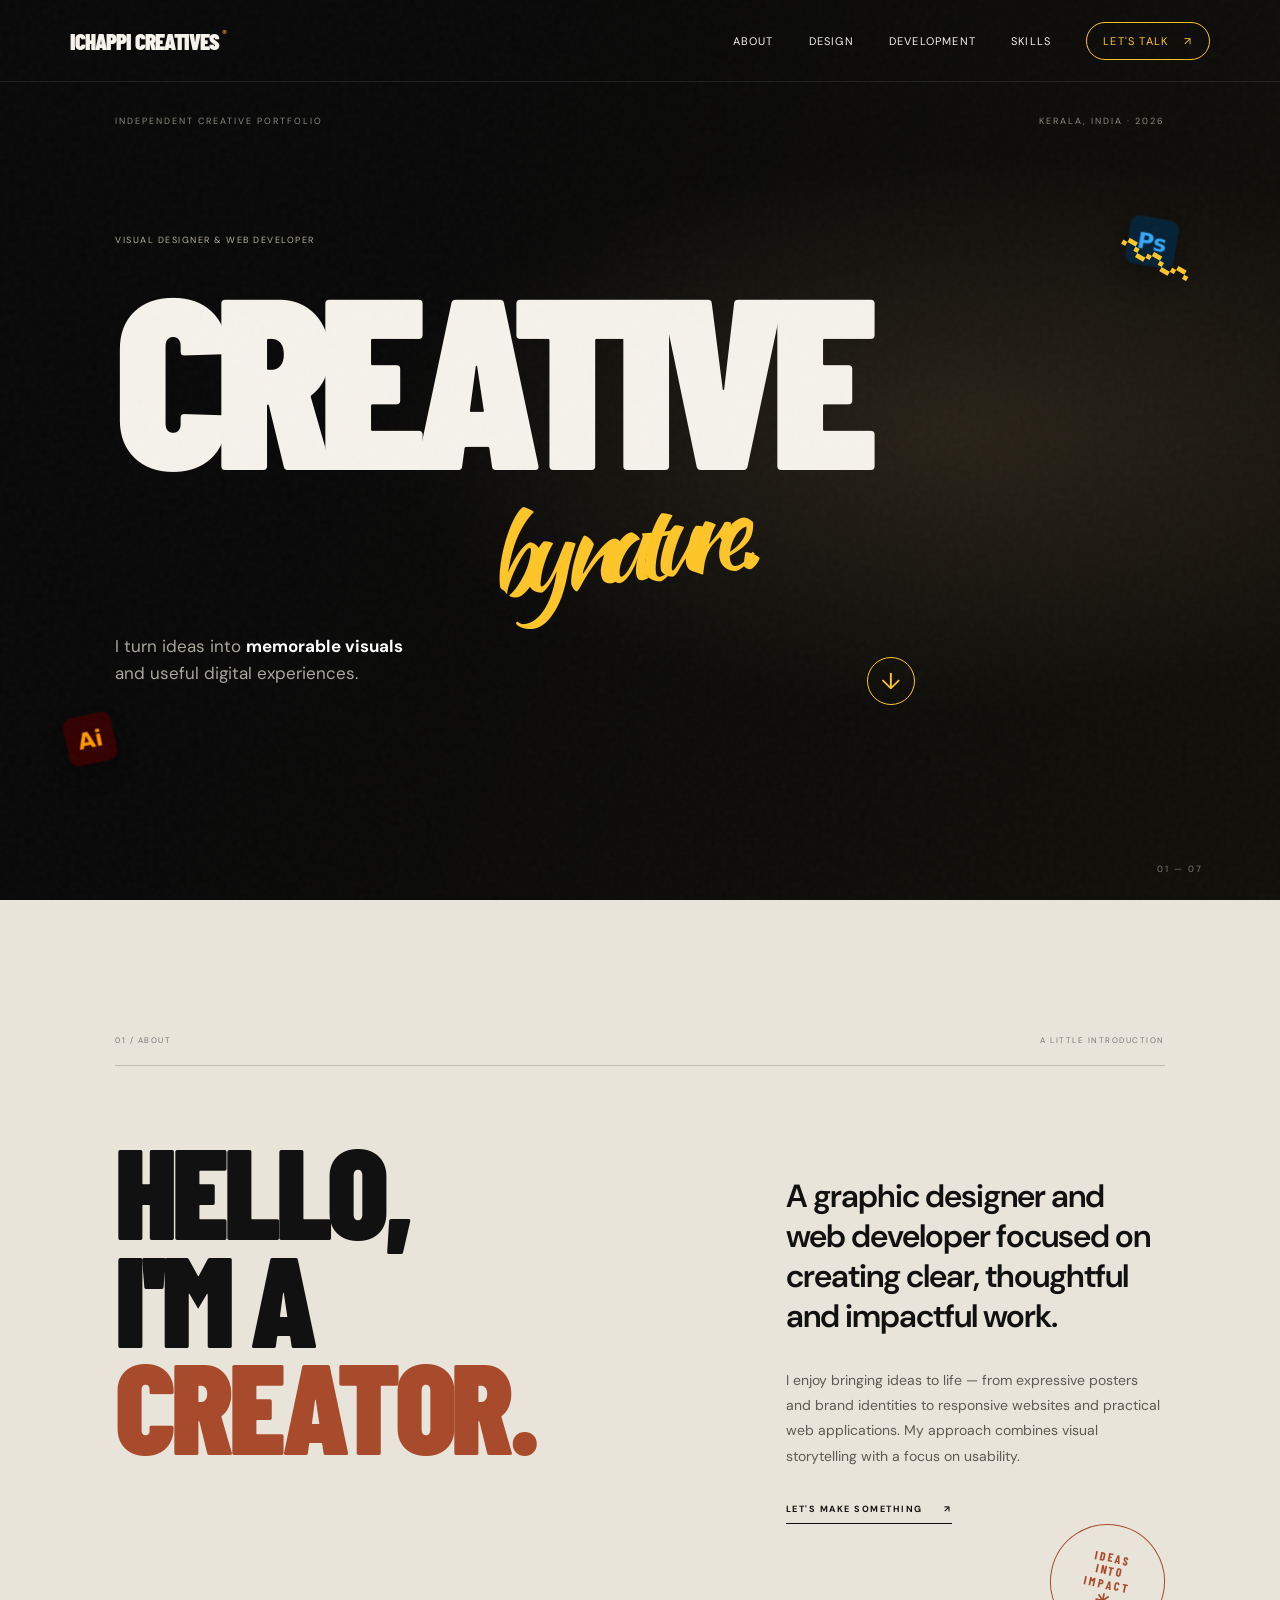
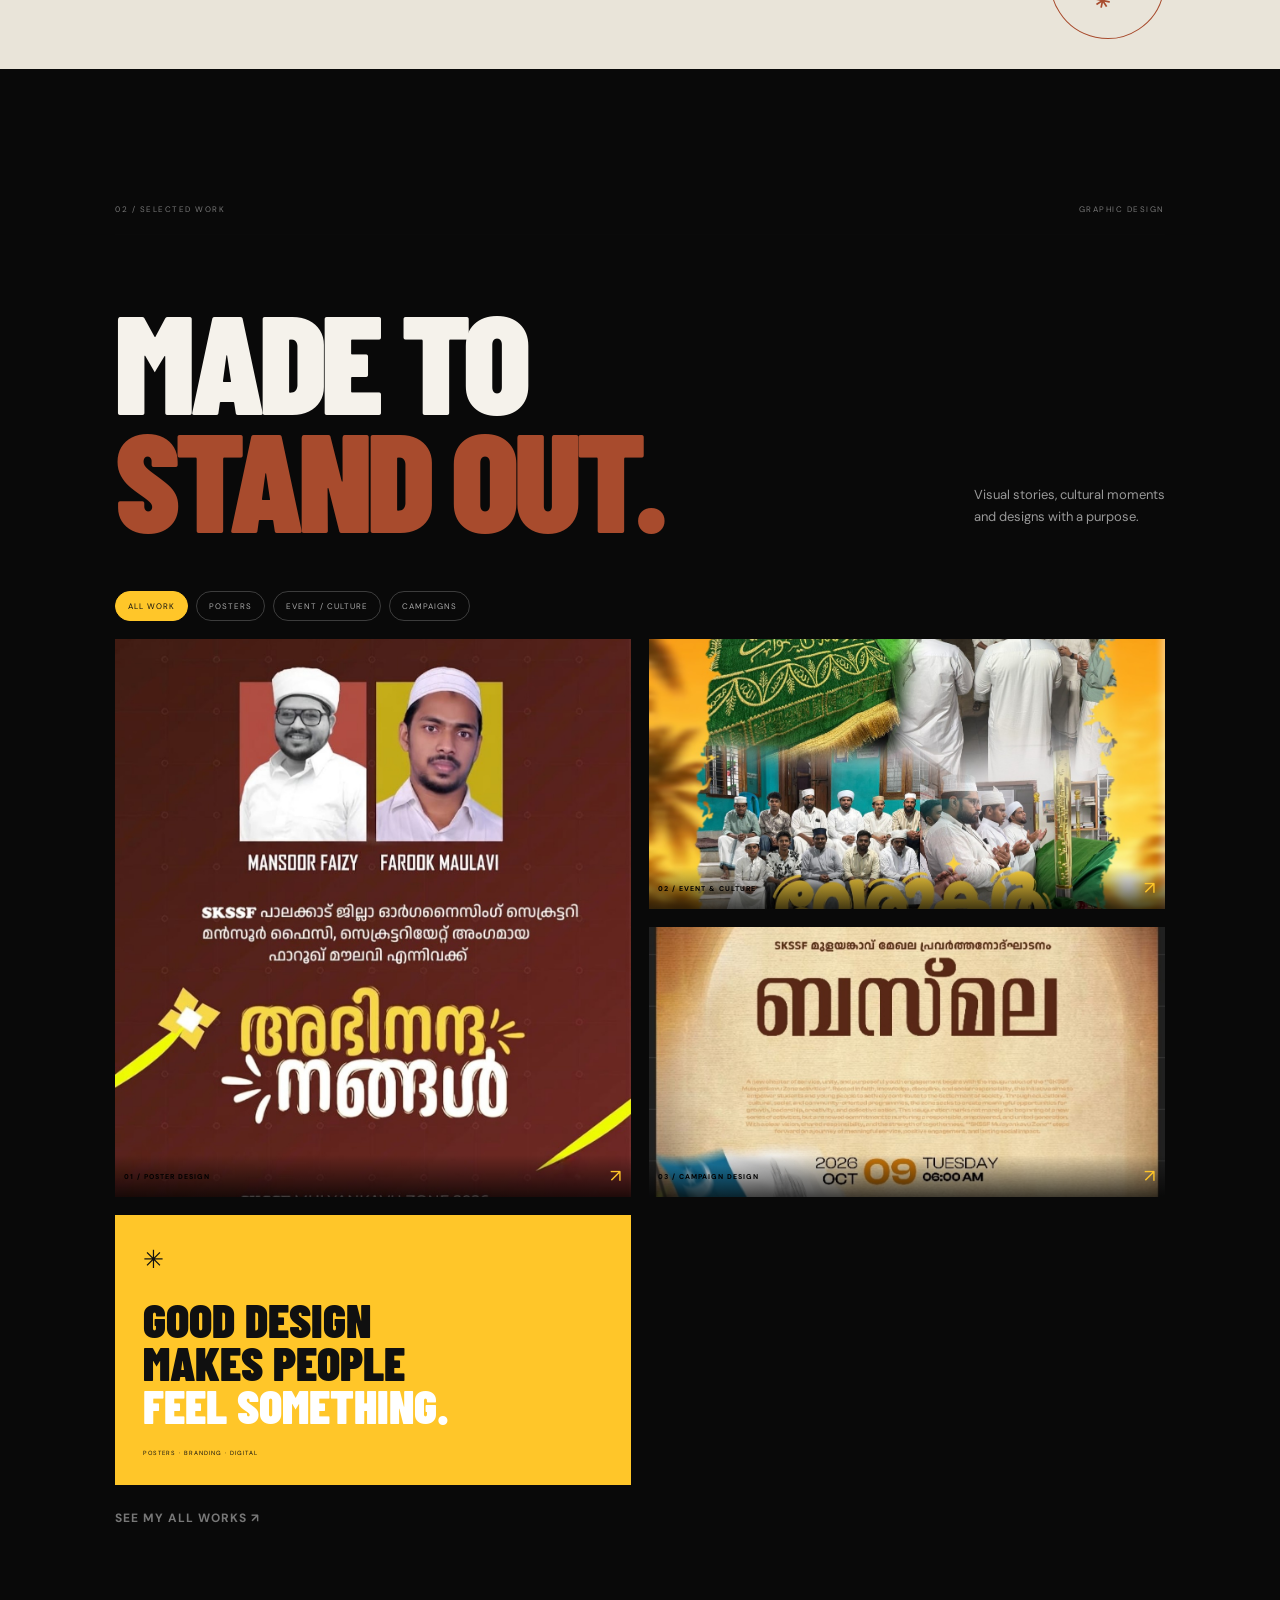
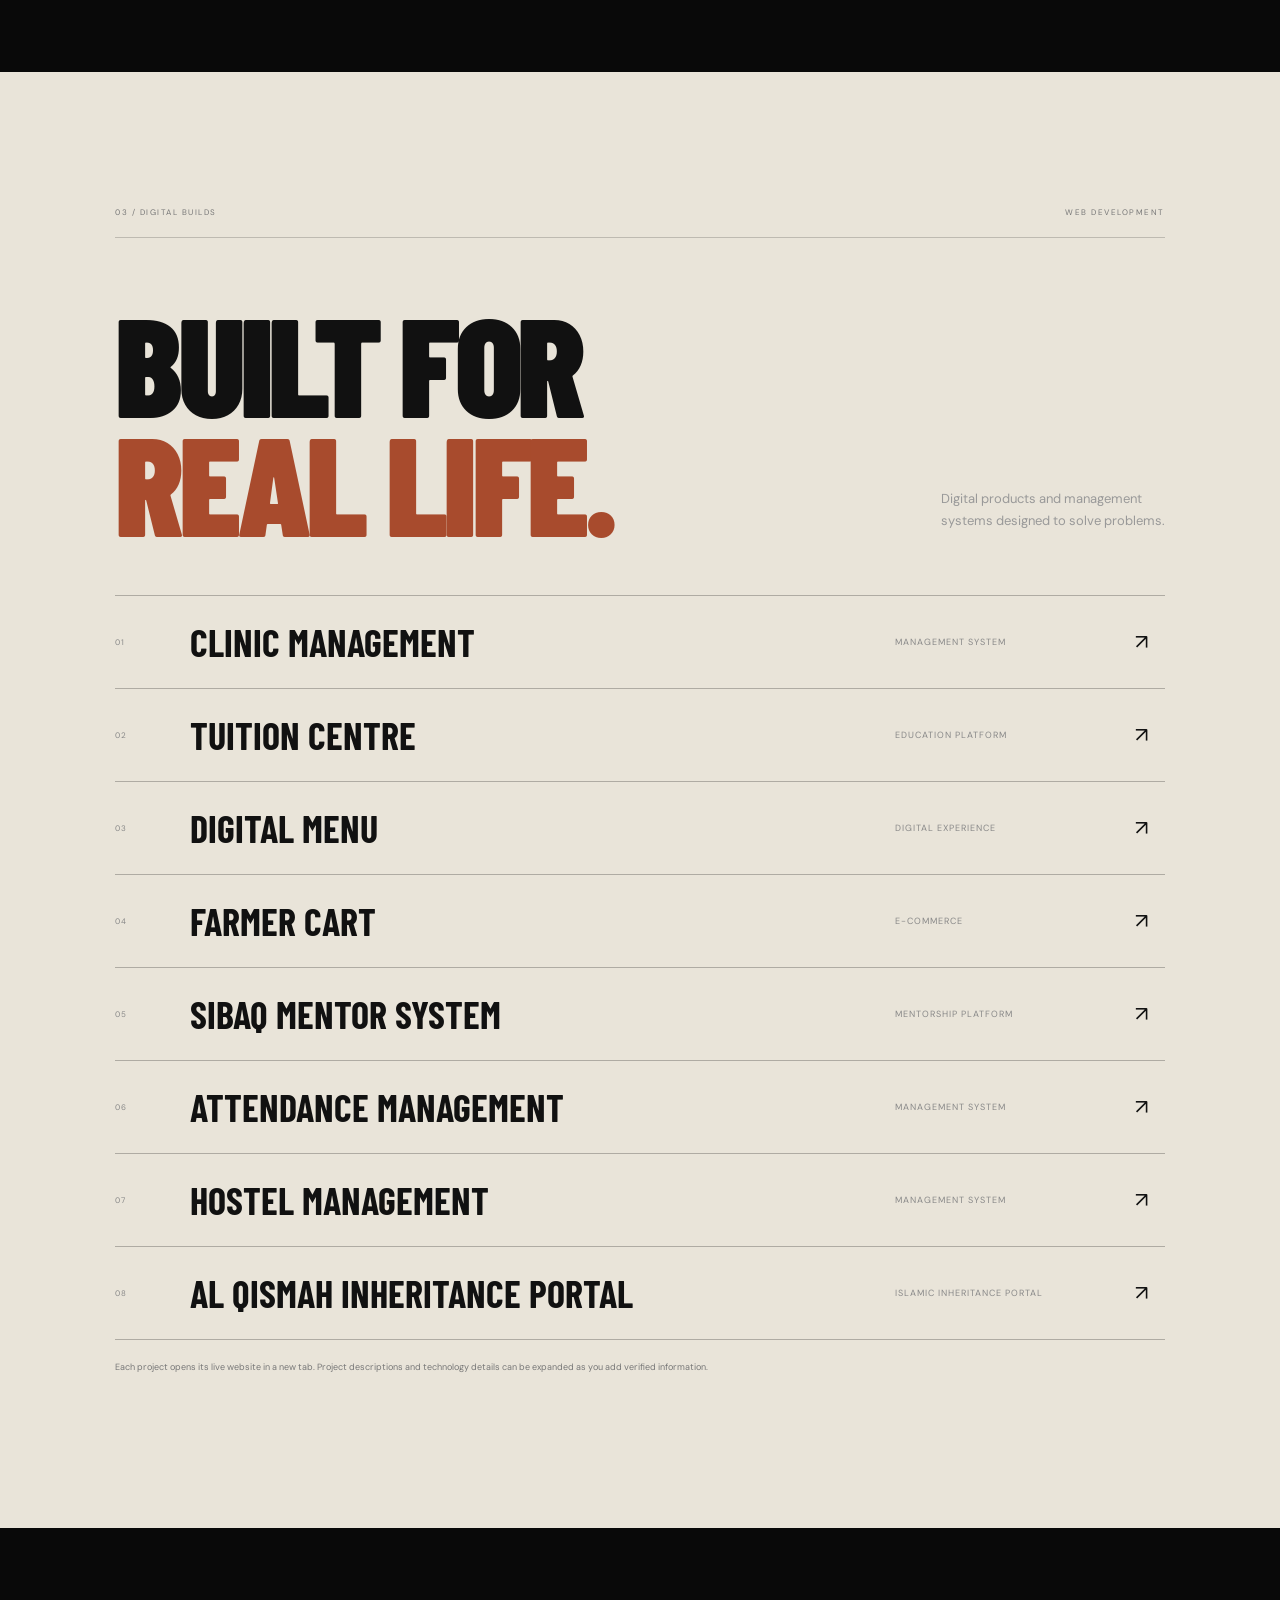
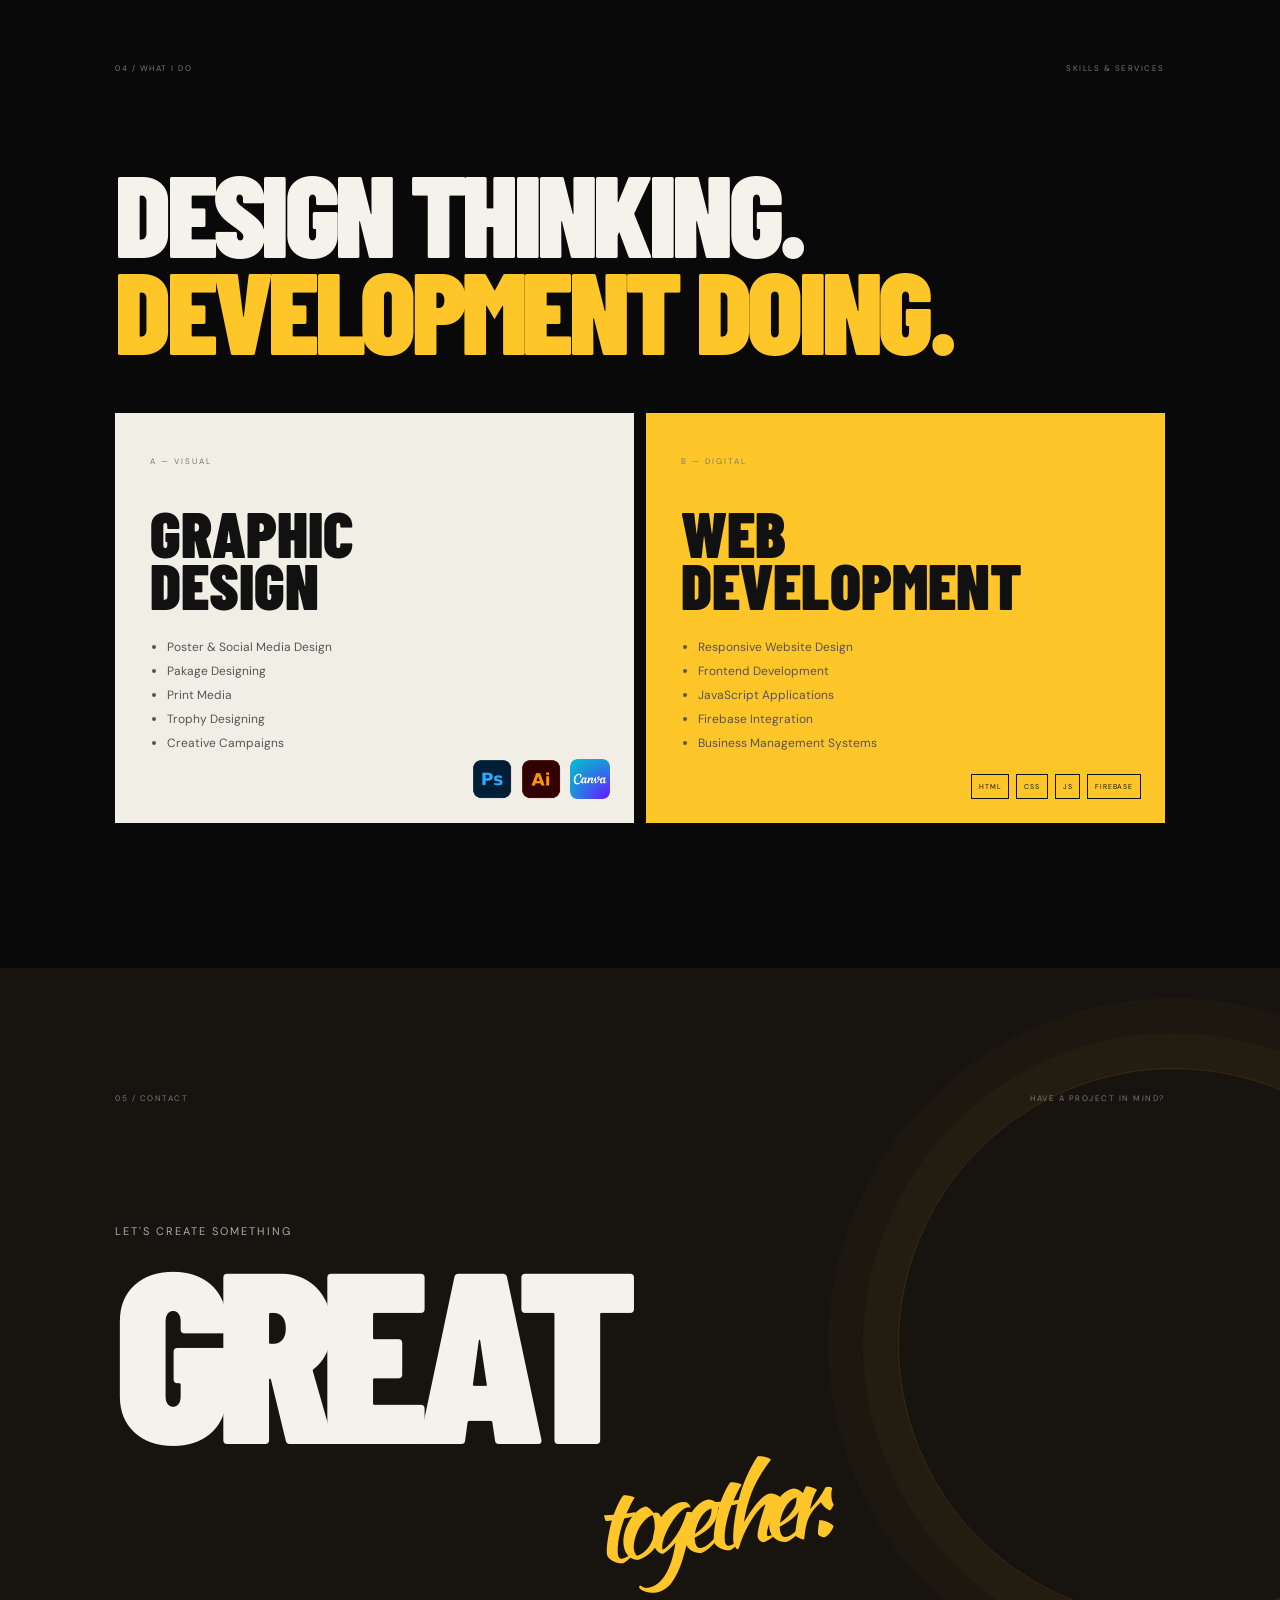
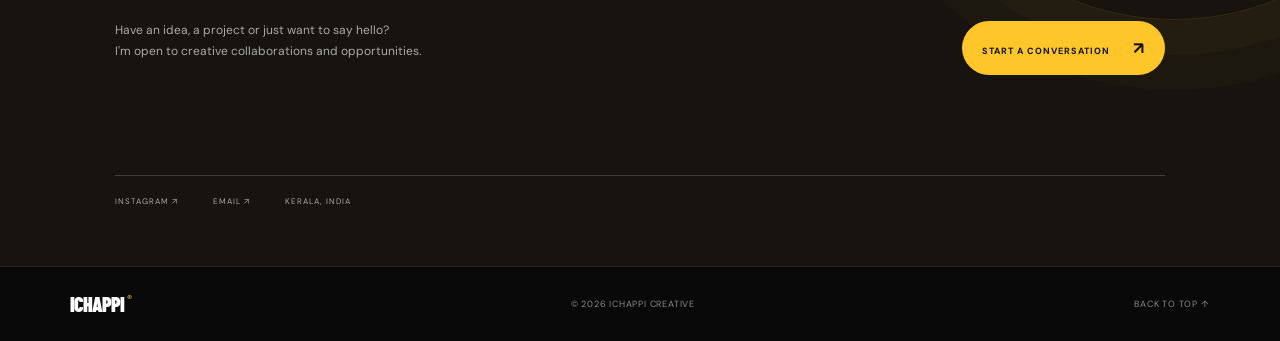
==== commit 843d4280: "Update index.html" ====
--- a/index.html
+++ b/index.html
@@ -97,8 +97,10 @@
         <a class="project-row" href="https://digitalmenuksa.web.app" target="_blank" rel="noopener noreferrer"><span class="project-no">03</span><span class="project-name">Digital Menu</span><span class="project-type">DIGITAL EXPERIENCE</span><span class="project-arrow">↗</span></a>
         <a class="project-row" href="https://farmercartindia.web.app" target="_blank" rel="noopener noreferrer"><span class="project-no">04</span><span class="project-name">Farmer Cart</span><span class="project-type">E-COMMERCE</span><span class="project-arrow">↗</span></a>
         <a class="project-row" href="https://sibaq-mentor-system.web.app" target="_blank" rel="noopener noreferrer"><span class="project-no">05</span><span class="project-name">Sibaq Mentor System</span><span class="project-type">MENTORSHIP PLATFORM</span><span class="project-arrow">↗</span></a>
-        <a class="project-row" href="https://attendence-c3b44.web.app" target="_blank" rel="noopener noreferrer"><span class="project-no">06</span><span class="project-name">Attendance Management</span><span class="project-type">MANAGEMENT SYSTEM</span><span class="project-arrow">↗</span></a>
+        <a class="project-row" href="https://attendence-c3b44.web.app" target="_blank" rel="noopener noreferrer"><span class="project-no">06</span><span class="project-name">Attendance Management</span><span class="project-type">MANAGEMENT SYSTEM</span><span class="project-arrow">↗</span></a>  
         <a class="project-row" href="https://hostal-mgt.web.app" target="_blank" rel="noopener noreferrer"><span class="project-no">07</span><span class="project-name">Hostel Management</span><span class="project-type">MANAGEMENT SYSTEM</span><span class="project-arrow">↗</span></a>
+        <a class="project-row" href="https://alqismah.vercel.app" target="_blank" rel="noopener noreferrer"><span class="project-no">08</span><span class="project-name">Al Qismah Inheritance Portal</span><span class="project-type">ISLAMIC INHERITANCE PORTAL</span><span class="project-arrow">↗</span></a>
+        
       </div>
       <p class="small-note">Each project opens its live website in a new tab. Project descriptions and technology details can be expanded as you add verified information.</p>
     </section>
@@ -136,4 +138,4 @@
   </div>
   <script src="script.js"></script>
 </body>
-</html>+</html>
